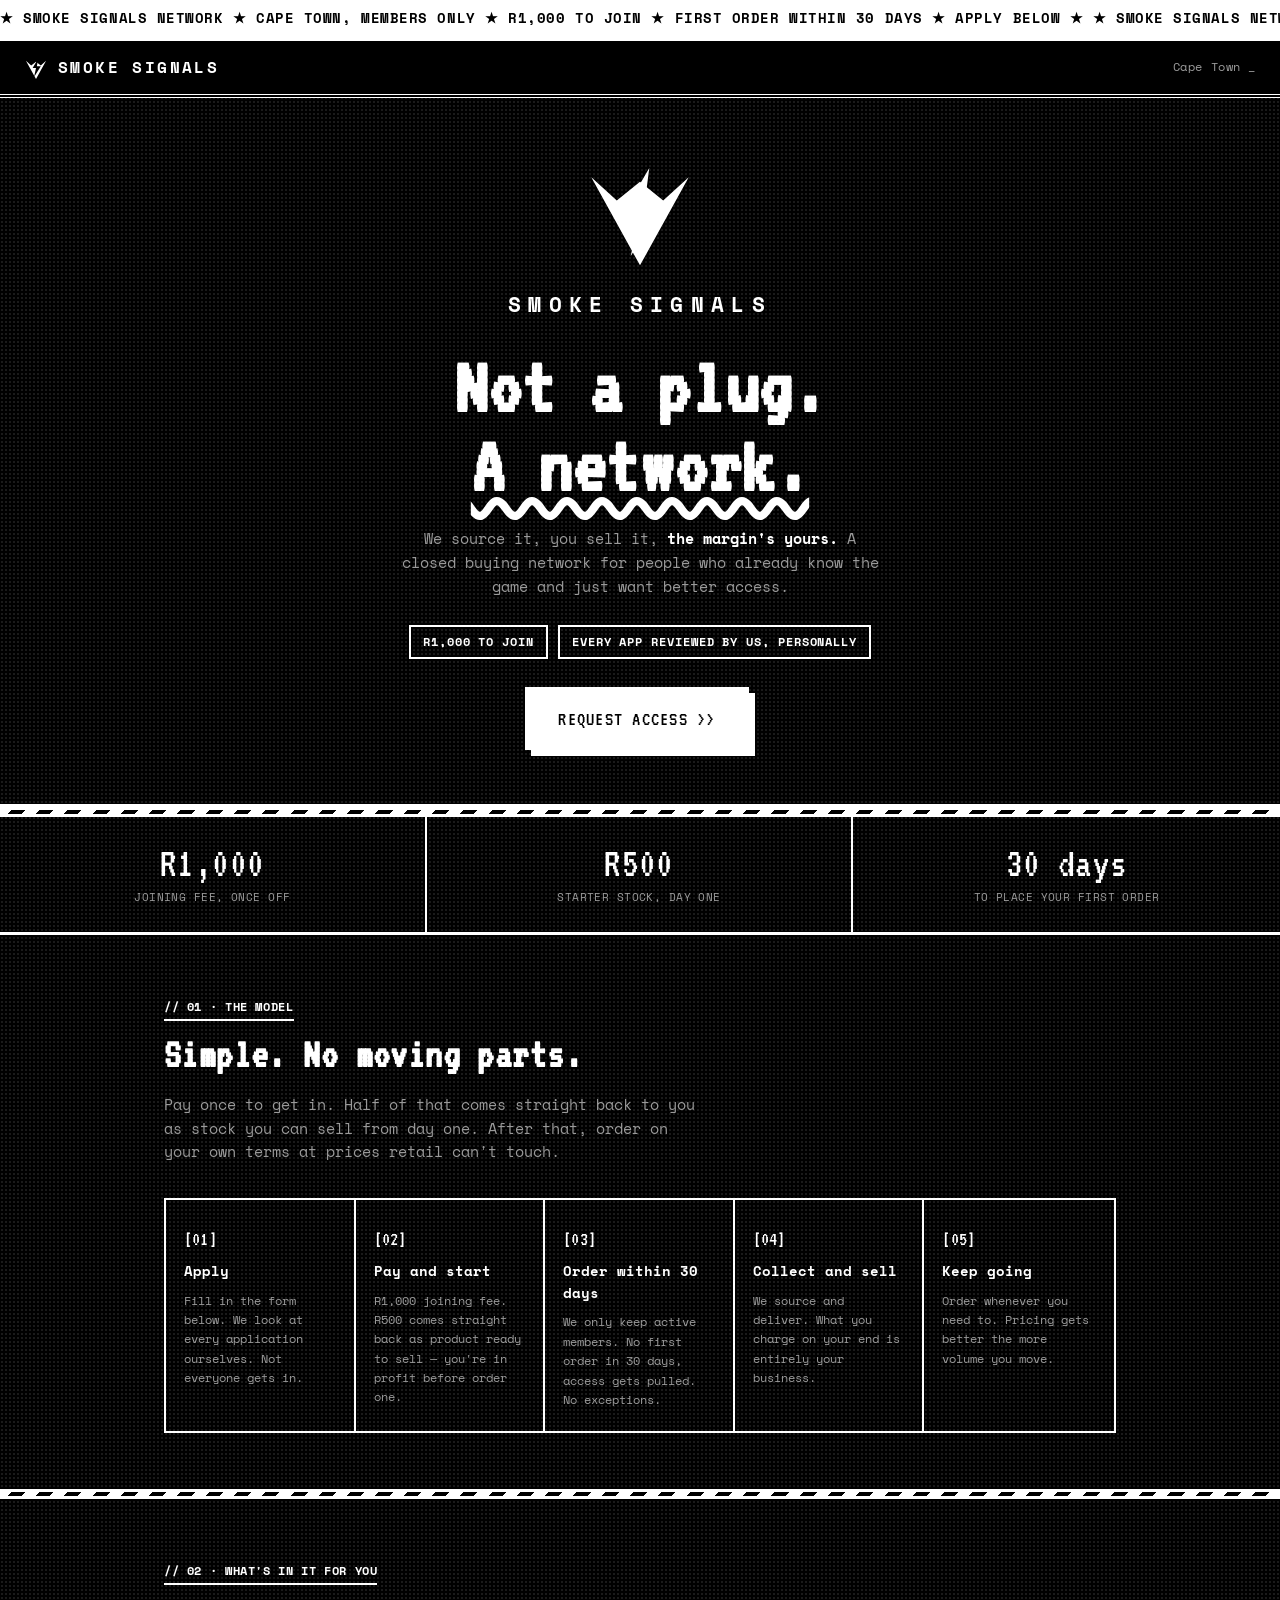
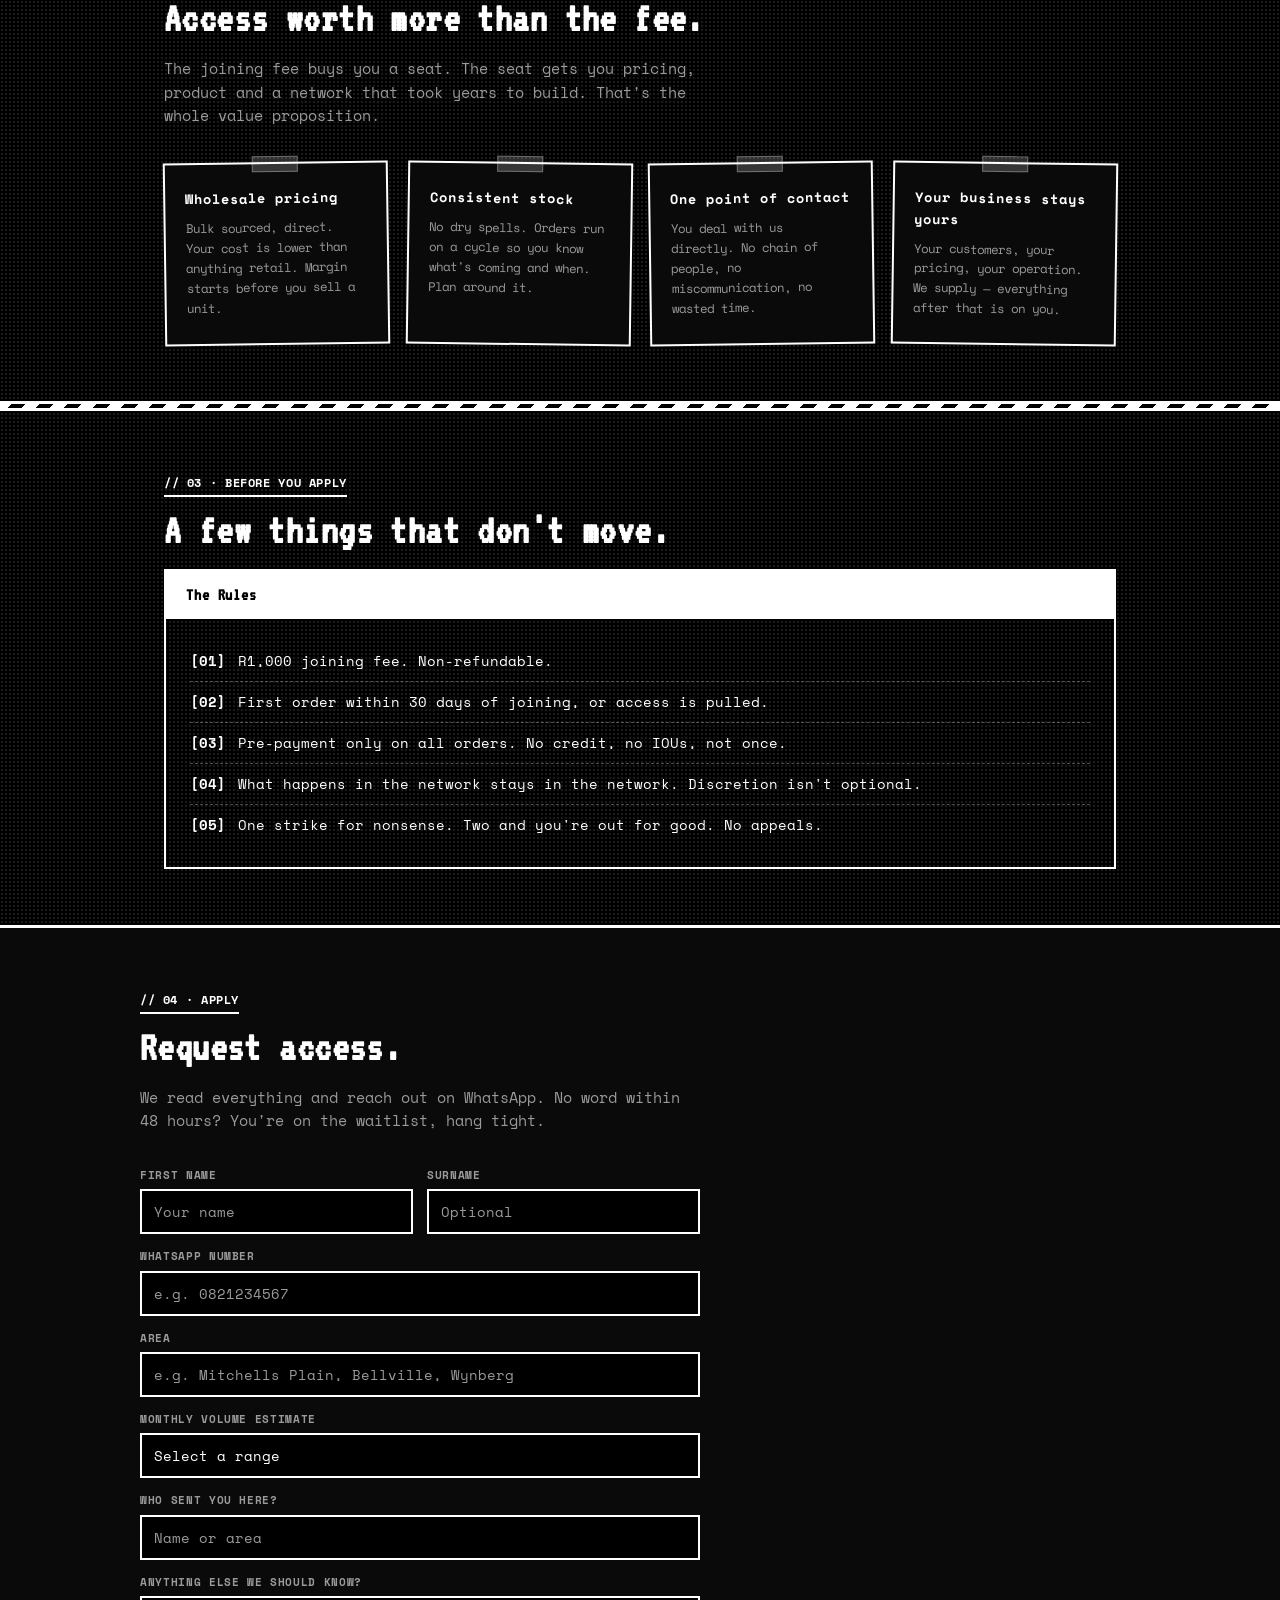
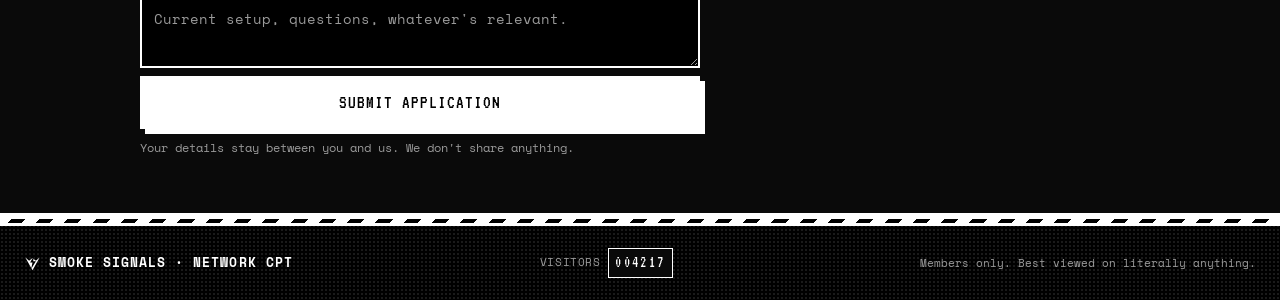
==== network/index.html @ a008501f "Rebrand network landing page to retro BBS/zine aesthetic, align POS app to black/white brand Network" ====
<!DOCTYPE html>
<html lang="en">
<head>
  <meta charset="UTF-8">
  <meta name="viewport" content="width=device-width, initial-scale=1.0">
  <meta name="theme-color" content="#000000">
  <title>SMOKE SIGNALS :: THE NETWORK</title>
  <link rel="preconnect" href="https://fonts.googleapis.com">
  <link rel="preconnect" href="https://fonts.gstatic.com" crossorigin>
  <link href="https://fonts.googleapis.com/css2?family=VT323&family=Space+Mono:ital,wght@0,400;0,700;1,400&display=swap" rel="stylesheet">
  <style>
    :root {
      --bg:     #000000;
      --panel:  #0a0a0a;
      --ink:    #ffffff;
      --dim:    #9a9a9a;
      --line:   #ffffff;
      --warn:   #ff3b3b;
    }

    *, *::before, *::after { box-sizing: border-box; margin: 0; padding: 0; }
    html { scroll-behavior: smooth; }
    body {
      background: var(--bg);
      background-image:
        radial-gradient(#1a1a1a 1px, transparent 1px);
      background-size: 4px 4px;
      color: var(--ink);
      font-family: 'Space Mono', monospace;
      font-size: 17px;
      line-height: 1.6;
      overflow-x: hidden;
    }
    ::selection { background: var(--ink); color: var(--bg); }
    a { color: inherit; }

    .mono-hd { font-family: 'VT323', monospace; letter-spacing: 0.01em; }

    /* ── Hazard divider ──────────────────────────────────── */
    .hazard {
      height: 10px;
      background: repeating-linear-gradient(-45deg, #fff 0 10px, #000 10px 20px);
      border-top: 3px solid var(--line);
      border-bottom: 3px solid var(--line);
    }

    /* ── Marquee ─────────────────────────────────────────── */
    .marquee {
      background: var(--ink); color: var(--bg);
      overflow: hidden; white-space: nowrap;
      border-bottom: 3px solid var(--line);
    }
    .marquee-track {
      display: inline-block;
      font-weight: 700; letter-spacing: 0.04em;
      font-size: 0.85rem; padding: 8px 0;
      animation: mq 18s linear infinite;
    }
    @keyframes mq { from { transform: translateX(0); } to { transform: translateX(-50%); } }

    /* ── Nav ─────────────────────────────────────────────── */
    nav {
      position: sticky; top: 0; z-index: 100;
      display: flex; align-items: center; justify-content: space-between;
      padding: 14px 24px;
      background: var(--bg);
      border-bottom: 4px double var(--line);
    }
    .nav-logo {
      display: flex; align-items: center; gap: 10px;
      font-size: 1rem; font-weight: 700;
      letter-spacing: 0.15em;
    }
    .brand-mark { flex-shrink: 0; color: var(--ink); }
    .brand-mark .cut { fill: var(--bg); }
    .nav-tag {
      font-size: 0.72rem;
      color: var(--dim);
      letter-spacing: 0.05em;
    }
    .blink { animation: blink 1.1s steps(1) infinite; }
    @keyframes blink { 50% { opacity: 0; } }

    /* ── Hero ────────────────────────────────────────────── */
    .hero {
      padding: 56px 24px 48px;
      text-align: center;
      border-bottom: 3px solid var(--line);
    }
    .hero-mark { width: 116px; height: 116px; margin: 0 auto 18px; display: block; }
    .hero-word { font-size: 1.3rem; font-weight: 700; letter-spacing: 0.35em; margin-bottom: 26px; }
    h1.mono-hd {
      font-size: clamp(2.8rem, 10vw, 5.2rem);
      line-height: 0.95;
      margin-bottom: 20px;
    }
    h1.mono-hd em { font-style: normal; text-decoration: underline; text-decoration-style: wavy; text-underline-offset: 8px; }
    .hero-body {
      font-size: 0.95rem;
      color: var(--dim);
      max-width: 480px;
      margin: 0 auto 26px;
    }
    .hero-body strong { color: var(--ink); }
    .tag-row { display: flex; gap: 10px; flex-wrap: wrap; justify-content: center; margin-bottom: 28px; }
    .tag-box {
      border: 2px solid var(--line);
      padding: 6px 12px;
      font-size: 0.72rem; font-weight: 700; letter-spacing: 0.08em;
    }
    .cta-btn {
      display: inline-flex; align-items: center; gap: 10px;
      background: var(--ink); color: var(--bg);
      font-family: 'VT323', monospace;
      font-size: 1.3rem; font-weight: 400;
      letter-spacing: 0.06em; text-transform: uppercase;
      text-decoration: none;
      padding: 12px 30px;
      border: 3px solid var(--line);
      box-shadow: 6px 6px 0 var(--ink);
      margin: 0 6px 6px 0;
      cursor: pointer;
    }
    .cta-btn:active { box-shadow: 2px 2px 0 var(--ink); transform: translate(4px, 4px); }

    /* ── Stats ───────────────────────────────────────────── */
    .stats-inner {
      display: grid;
      grid-template-columns: repeat(3, 1fr);
    }
    .stat {
      padding: 26px 20px;
      border-right: 2px solid var(--line);
      border-bottom: 3px solid var(--line);
      text-align: center;
    }
    .stat:last-child { border-right: none; }
    .stat-val.mono-hd {
      font-size: 2.6rem; line-height: 1;
      margin-bottom: 4px;
    }
    .stat-desc {
      font-size: 0.68rem; color: var(--dim);
      letter-spacing: 0.04em; text-transform: uppercase;
    }

    /* ── Sections ────────────────────────────────────────── */
    section { padding: 56px 24px; max-width: 1000px; margin: 0 auto; }
    .thread-label {
      font-size: 0.78rem; font-weight: 700;
      letter-spacing: 0.05em;
      margin-bottom: 10px;
      display: inline-block;
      border-bottom: 2px solid var(--line);
      padding-bottom: 2px;
    }
    h2.mono-hd {
      font-size: clamp(1.8rem, 4.5vw, 2.6rem);
      line-height: 1.15;
      margin-bottom: 14px;
    }
    .section-body {
      color: var(--dim); font-size: 0.92rem;
      max-width: 540px; margin-bottom: 34px;
    }

    /* ── Steps ───────────────────────────────────────────── */
    .steps {
      display: grid;
      grid-template-columns: repeat(5, 1fr);
      border: 2px solid var(--line);
    }
    .step {
      padding: 22px 18px;
      border-right: 2px solid var(--line);
    }
    .step:last-child { border-right: none; }
    .step-n.mono-hd { font-size: 1.3rem; margin-bottom: 6px; }
    .step-title { font-size: 0.85rem; font-weight: 700; margin-bottom: 8px; }
    .step-copy { font-size: 0.78rem; color: var(--dim); line-height: 1.55; }

    /* ── Perks (zine clippings) ──────────────────────────── */
    .perks {
      display: grid;
      grid-template-columns: repeat(4, 1fr);
      gap: 18px;
    }
    .perk {
      background: var(--panel);
      border: 2px solid var(--line);
      padding: 24px 20px;
      position: relative;
    }
    .perk:nth-child(odd)  { transform: rotate(-0.8deg); }
    .perk:nth-child(even) { transform: rotate(0.8deg); }
    .perk::before {
      content: '';
      position: absolute; top: -8px; left: 50%;
      width: 46px; height: 16px;
      margin-left: -23px;
      background: rgba(255,255,255,0.18);
      border: 1px solid rgba(255,255,255,0.3);
    }
    .perk-title { font-size: 0.85rem; font-weight: 700; margin-bottom: 8px; }
    .perk-copy { font-size: 0.78rem; color: var(--dim); line-height: 1.6; }

    /* ── Rules ───────────────────────────────────────────── */
    .rules-wrap {
      border: 2px solid var(--line);
    }
    .rules-wrap h3.mono-hd {
      font-size: 1.1rem; letter-spacing: 0.05em;
      padding: 10px 20px;
      background: var(--ink); color: var(--bg);
    }
    .rules-body { padding: 22px 24px; }
    .rule {
      display: flex; gap: 12px;
      padding: 9px 0;
      border-bottom: 1px dashed rgba(255,255,255,0.3);
      font-size: 0.86rem;
    }
    .rule:last-child { border-bottom: none; }
    .rule-box { flex-shrink: 0; font-weight: 700; }

    /* ── Apply ───────────────────────────────────────────── */
    #apply {
      background: var(--panel);
      border-top: 3px solid var(--line);
      border-bottom: 3px solid var(--line);
      padding: 56px 24px;
    }
    #apply .inner { max-width: 1000px; margin: 0 auto; }
    .form-wrap { max-width: 560px; }
    .form-grid {
      display: grid;
      grid-template-columns: 1fr 1fr;
      gap: 14px;
    }
    .fg { display: flex; flex-direction: column; gap: 5px; }
    .fg.full { grid-column: 1 / -1; }
    label {
      font-size: 0.68rem; font-weight: 700;
      letter-spacing: 0.06em; text-transform: uppercase;
      color: var(--dim);
    }
    input, select, textarea {
      background: var(--bg);
      border: 2px solid var(--ink);
      color: var(--ink);
      font-family: 'Space Mono', monospace;
      font-size: 0.88rem;
      padding: 10px 12px;
      width: 100%; outline: none;
      appearance: none;
    }
    input:focus, select:focus, textarea:focus { background: var(--ink); color: var(--bg); }
    input::placeholder, textarea::placeholder { color: var(--dim); }
    select { cursor: pointer; }
    select option { background: var(--bg); color: var(--ink); }
    textarea { resize: vertical; min-height: 72px; }
    .submit-btn {
      margin-top: 8px; width: 100%; padding: 14px;
      background: var(--ink); color: var(--bg);
      border: 3px solid var(--line); cursor: pointer;
      font-family: 'VT323', monospace;
      font-size: 1.2rem; letter-spacing: 0.05em; text-transform: uppercase;
      box-shadow: 5px 5px 0 var(--ink);
    }
    .submit-btn:active:not(:disabled) { box-shadow: 1px 1px 0 var(--ink); transform: translate(4px,4px); }
    .submit-btn:disabled { opacity: 0.45; cursor: not-allowed; }
    .form-note {
      font-size: 0.72rem; color: var(--dim);
      margin-top: 10px; line-height: 1.55;
    }

    /* ── Validation ─────────────────────────────────────── */
    .field-error {
      font-size: 0.7rem;
      color: var(--warn);
      margin-top: 3px;
      font-weight: 700;
    }
    input.invalid, select.invalid, textarea.invalid {
      border-color: var(--warn);
    }

    /* ── Success ─────────────────────────────────────────── */
    #success { display: none; padding: 24px 0; }
    .success-mark.mono-hd { font-size: 2.4rem; margin-bottom: 10px; }
    #success h3.mono-hd { font-size: 1.4rem; margin-bottom: 8px; }
    #success p { color: var(--dim); font-size: 0.88rem; }

    /* ── Footer ──────────────────────────────────────────── */
    footer {
      padding: 22px 24px;
      display: flex; align-items: center; justify-content: space-between;
      flex-wrap: wrap; gap: 14px;
    }
    .foot-logo { display: flex; align-items: center; gap: 8px; font-size: 0.8rem; font-weight: 700; letter-spacing: 0.08em; }
    .foot-note { font-size: 0.7rem; color: var(--dim); }
    .hit-counter {
      display: inline-flex; align-items: center; gap: 8px;
      font-size: 0.68rem; color: var(--dim); letter-spacing: 0.05em;
    }
    .hit-counter .digits {
      font-family: 'VT323', monospace; font-size: 1rem;
      color: var(--ink); background: var(--panel);
      border: 1px solid var(--line);
      padding: 1px 6px; letter-spacing: 0.15em;
    }

    /* ── Responsive ──────────────────────────────────────── */
    @media (max-width: 900px) {
      .steps { grid-template-columns: 1fr 1fr; }
      .step:nth-child(2) { border-right: none; }
      .step:nth-child(3), .step:nth-child(4) { border-top: 2px solid var(--line); }
      .step:nth-child(5) { grid-column: 1 / -1; border-right: none; border-top: 2px solid var(--line); }
      .perks { grid-template-columns: repeat(2, 1fr); }
    }
    @media (max-width: 660px) {
      nav { padding: 12px 16px; }
      .nav-tag { display: none; }
      section { padding: 44px 18px; }
      #apply { padding: 44px 18px; }
      .stats-inner { grid-template-columns: 1fr; }
      .stat { border-right: none; padding: 22px 20px; }
      .steps { grid-template-columns: 1fr; }
      .step { border-right: none; border-bottom: 2px solid var(--line); }
      .step:last-child { border-bottom: none; }
      .step:nth-child(3), .step:nth-child(4), .step:nth-child(5) { border-top: none; grid-column: auto; }
      .perks { grid-template-columns: 1fr; }
      .perk { transform: none !important; }
      .form-grid { grid-template-columns: 1fr; }
      .fg.full { grid-column: 1; }
      footer { flex-direction: column; align-items: flex-start; }
    }
  </style>
</head>
<body>

  <div class="marquee">
    <div class="marquee-track">
      ★ SMOKE SIGNALS NETWORK ★ CAPE TOWN, MEMBERS ONLY ★ R1,000 TO JOIN ★ FIRST ORDER WITHIN 30 DAYS ★ APPLY BELOW ★
      ★ SMOKE SIGNALS NETWORK ★ CAPE TOWN, MEMBERS ONLY ★ R1,000 TO JOIN ★ FIRST ORDER WITHIN 30 DAYS ★ APPLY BELOW ★
    </div>
  </div>

  <nav>
    <div class="nav-logo">
      <svg class="brand-mark" width="24" height="24" viewBox="0 0 100 100" fill="currentColor" aria-hidden="true">
        <path d="M8,20 L30,40 L50,24 L70,40 L92,20 L50,96 Z"/>
        <path class="cut" d="M58,12 L36,50 L50,50 L42,88 L70,43 L54,43 Z"/>
      </svg>
      SMOKE SIGNALS
    </div>
    <div class="nav-tag">Cape Town <span class="blink">_</span></div>
  </nav>

  <!-- Hero -->
  <div class="hero">
    <svg class="hero-mark" viewBox="0 0 100 100" fill="currentColor" aria-hidden="true">
      <path d="M8,20 L30,40 L50,24 L70,40 L92,20 L50,96 Z"/>
      <path class="cut" d="M58,12 L36,50 L50,50 L42,88 L70,43 L54,43 Z"/>
    </svg>
    <p class="hero-word">SMOKE SIGNALS</p>
    <h1 class="mono-hd">Not a plug.<br><em>A network.</em></h1>
    <p class="hero-body">
      We source it, you sell it, <strong>the margin's yours.</strong> A closed
      buying network for people who already know the game and just want better access.
    </p>
    <div class="tag-row">
      <span class="tag-box">R1,000 TO JOIN</span>
      <span class="tag-box">EVERY APP REVIEWED BY US, PERSONALLY</span>
    </div>
    <a href="#apply" class="cta-btn">Request Access &gt;&gt;</a>
  </div>

  <div class="hazard"></div>

  <!-- Stats -->
  <div class="stats-inner">
    <div class="stat">
      <div class="stat-val mono-hd">R1,000</div>
      <div class="stat-desc">Joining fee, once off</div>
    </div>
    <div class="stat">
      <div class="stat-val mono-hd">R500</div>
      <div class="stat-desc">Starter stock, day one</div>
    </div>
    <div class="stat">
      <div class="stat-val mono-hd">30 days</div>
      <div class="stat-desc">To place your first order</div>
    </div>
  </div>

  <!-- How it works -->
  <section>
    <p class="thread-label">// 01 · THE MODEL</p>
    <h2 class="mono-hd">Simple. No moving parts.</h2>
    <p class="section-body">
      Pay once to get in. Half of that comes straight back to you as stock you can
      sell from day one. After that, order on your own terms at prices retail can't touch.
    </p>
    <div class="steps">
      <div class="step">
        <p class="step-n mono-hd">[01]</p>
        <p class="step-title">Apply</p>
        <p class="step-copy">Fill in the form below. We look at every application ourselves. Not everyone gets in.</p>
      </div>
      <div class="step">
        <p class="step-n mono-hd">[02]</p>
        <p class="step-title">Pay and start</p>
        <p class="step-copy">R1,000 joining fee. R500 comes straight back as product ready to sell — you're in profit before order one.</p>
      </div>
      <div class="step">
        <p class="step-n mono-hd">[03]</p>
        <p class="step-title">Order within 30 days</p>
        <p class="step-copy">We only keep active members. No first order in 30 days, access gets pulled. No exceptions.</p>
      </div>
      <div class="step">
        <p class="step-n mono-hd">[04]</p>
        <p class="step-title">Collect and sell</p>
        <p class="step-copy">We source and deliver. What you charge on your end is entirely your business.</p>
      </div>
      <div class="step">
        <p class="step-n mono-hd">[05]</p>
        <p class="step-title">Keep going</p>
        <p class="step-copy">Order whenever you need to. Pricing gets better the more volume you move.</p>
      </div>
    </div>
  </section>

  <div class="hazard"></div>

  <!-- What you get -->
  <section>
    <p class="thread-label">// 02 · WHAT'S IN IT FOR YOU</p>
    <h2 class="mono-hd">Access worth more than the fee.</h2>
    <p class="section-body">
      The joining fee buys you a seat. The seat gets you pricing, product and a
      network that took years to build. That's the whole value proposition.
    </p>
    <div class="perks">
      <div class="perk">
        <p class="perk-title">Wholesale pricing</p>
        <p class="perk-copy">Bulk sourced, direct. Your cost is lower than anything retail. Margin starts before you sell a unit.</p>
      </div>
      <div class="perk">
        <p class="perk-title">Consistent stock</p>
        <p class="perk-copy">No dry spells. Orders run on a cycle so you know what's coming and when. Plan around it.</p>
      </div>
      <div class="perk">
        <p class="perk-title">One point of contact</p>
        <p class="perk-copy">You deal with us directly. No chain of people, no miscommunication, no wasted time.</p>
      </div>
      <div class="perk">
        <p class="perk-title">Your business stays yours</p>
        <p class="perk-copy">Your customers, your pricing, your operation. We supply — everything after that is on you.</p>
      </div>
    </div>
  </section>

  <div class="hazard"></div>

  <!-- Rules -->
  <section>
    <p class="thread-label">// 03 · BEFORE YOU APPLY</p>
    <h2 class="mono-hd">A few things that don't move.</h2>
    <div class="rules-wrap">
      <h3 class="mono-hd">The Rules</h3>
      <div class="rules-body">
        <div class="rule"><span class="rule-box">[01]</span><span>R1,000 joining fee. Non-refundable.</span></div>
        <div class="rule"><span class="rule-box">[02]</span><span>First order within 30 days of joining, or access is pulled.</span></div>
        <div class="rule"><span class="rule-box">[03]</span><span>Pre-payment only on all orders. No credit, no IOUs, not once.</span></div>
        <div class="rule"><span class="rule-box">[04]</span><span>What happens in the network stays in the network. Discretion isn't optional.</span></div>
        <div class="rule"><span class="rule-box">[05]</span><span>One strike for nonsense. Two and you're out for good. No appeals.</span></div>
      </div>
    </div>
  </section>

  <!-- Apply -->
  <div id="apply">
    <div class="inner">
      <p class="thread-label">// 04 · APPLY</p>
      <h2 class="mono-hd">Request access.</h2>
      <p class="section-body">
        We read everything and reach out on WhatsApp. No word within 48 hours?
        You're on the waitlist, hang tight.
      </p>
      <div class="form-wrap">
        <div id="form-area">
          <form id="waitlist-form">
            <div class="form-grid">
              <div class="fg">
                <label>First Name</label>
                <input type="text" id="f-fname" placeholder="Your name" required>
              </div>
              <div class="fg">
                <label>Surname</label>
                <input type="text" id="f-lname" placeholder="Optional">
              </div>
              <div class="fg full">
                <label>WhatsApp Number</label>
                <input type="tel" id="f-whatsapp" placeholder="e.g. 0821234567" required>
              </div>
              <div class="fg full">
                <label>Area</label>
                <input type="text" id="f-area" placeholder="e.g. Mitchells Plain, Bellville, Wynberg" required>
              </div>
              <div class="fg full">
                <label>Monthly volume estimate</label>
                <select id="f-volume" required>
                  <option value="">Select a range</option>
                  <option value="under-50">Under 50 units per month</option>
                  <option value="50-150">50 to 150 units per month</option>
                  <option value="150-300">150 to 300 units per month</option>
                  <option value="300-plus">300 or more units per month</option>
                  <option value="grams">I move by weight, not units</option>
                </select>
              </div>
              <div class="fg full">
                <label>Who sent you here?</label>
                <input type="text" id="f-source" placeholder="Name or area">
              </div>
              <div class="fg full">
                <label>Anything else we should know?</label>
                <textarea id="f-notes" placeholder="Current setup, questions, whatever's relevant."></textarea>
              </div>
            </div>
            <!-- Honeypot: hidden from real users, bots will fill it -->
            <div style="position:absolute;left:-9999px;top:-9999px" aria-hidden="true">
              <input type="text" id="f-pot" tabindex="-1" autocomplete="off">
            </div>
            <button type="submit" class="submit-btn" id="submit-btn">Submit application</button>
            <p class="form-note">
              Your details stay between you and us. We don't share anything.
            </p>
          </form>
        </div>
        <div id="success">
          <div class="success-mark mono-hd">[ OK ]</div>
          <h3 class="mono-hd">Application received.</h3>
          <p>We'll be in touch on WhatsApp within 48 hours.<br>No word? You're on the waitlist.</p>
        </div>
      </div>
    </div>
  </div>

  <div class="hazard"></div>

  <!-- Footer -->
  <footer>
    <div class="foot-logo">
      <svg class="brand-mark" width="17" height="17" viewBox="0 0 100 100" fill="currentColor" aria-hidden="true">
        <path d="M8,20 L30,40 L50,24 L70,40 L92,20 L50,96 Z"/>
        <path class="cut" d="M58,12 L36,50 L50,50 L42,88 L70,43 L54,43 Z"/>
      </svg>
      SMOKE SIGNALS · NETWORK CPT
    </div>
    <div class="hit-counter">VISITORS <span class="digits">004217</span></div>
    <p class="foot-note">Members only. Best viewed on literally anything.</p>
  </footer>

  <script>
    const APPS_SCRIPT_URL = 'https://script.google.com/macros/s/AKfycbzYd-vLgKl1ib9po9G36c2e96r23I1kDN7Qg9Yu3yZcUuWSDAUJXocZKohyzeKTkr5s/exec';
    const RATE_LIMIT_KEY = 'nw_last_submit';
    const RATE_LIMIT_MS  = 120000;

    function sanitize(str, maxLen) {
      if (!str) return '';
      return str
        .replace(/<[^>]*>/g, '')
        .replace(/[<>"'`\\]/g, '')
        .replace(/javascript:/gi, '')
        .replace(/on\w+\s*=/gi, '')
        .trim()
        .substring(0, maxLen || 200);
    }

    function validateWhatsApp(num) {
      const c = num.replace(/[\s\-\(\)\+]/g, '');
      return /^(0[6-8][0-9]{8}|27[6-8][0-9]{8})$/.test(c);
    }

    function normalizeWhatsApp(num) {
      const c = num.replace(/[\s\-\(\)]/g, '');
      if (c.startsWith('+27') && c.length === 12) return c;
      if (c.startsWith('27')  && c.length === 11) return '+27' + c.substring(2);
      if (c.startsWith('0')   && c.length === 10) return '+27' + c.substring(1);
      return c;
    }

    function showError(id, msg) {
      const el = document.getElementById(id);
      el.classList.add('invalid');
      if (!el.parentElement.querySelector('.field-error')) {
        const err = document.createElement('span');
        err.className = 'field-error';
        err.textContent = msg;
        el.parentElement.appendChild(err);
      }
    }

    function clearErrors() {
      document.querySelectorAll('.invalid').forEach(el => el.classList.remove('invalid'));
      document.querySelectorAll('.field-error').forEach(el => el.remove());
    }

    document.getElementById('waitlist-form').addEventListener('submit', async (e) => {
      e.preventDefault();
      clearErrors();

      // Honeypot check
      if (document.getElementById('f-pot').value !== '') return;

      // Rate limit
      const last = localStorage.getItem(RATE_LIMIT_KEY);
      if (last && Date.now() - parseInt(last) < RATE_LIMIT_MS) {
        showError('f-fname', 'Please wait before submitting again.');
        return;
      }

      // Sanitize
      const fname    = sanitize(document.getElementById('f-fname').value, 60);
      const lname    = sanitize(document.getElementById('f-lname').value, 60);
      const whatsapp = document.getElementById('f-whatsapp').value.trim();
      const area     = sanitize(document.getElementById('f-area').value, 100);
      const volume   = document.getElementById('f-volume').value;
      const source   = sanitize(document.getElementById('f-source').value, 100);
      const notes    = sanitize(document.getElementById('f-notes').value, 500);

      // Validate
      let valid = true;
      if (!fname) { showError('f-fname', 'First name is required.'); valid = false; }
      if (!whatsapp || !validateWhatsApp(whatsapp)) { showError('f-whatsapp', 'Enter a valid SA number, e.g. 0821234567.'); valid = false; }
      if (!area) { showError('f-area', 'Area is required.'); valid = false; }
      if (!volume) { showError('f-volume', 'Select a volume range.'); valid = false; }
      if (!valid) return;

      const btn = document.getElementById('submit-btn');
      btn.disabled = true;
      btn.textContent = 'Sending...';

      const params = new URLSearchParams({
        submittedAt: new Date().toISOString(),
        fname, lname,
        whatsapp: normalizeWhatsApp(whatsapp),
        area, volume, source, notes,
        pot: '',
      });

      try {
        await fetch(APPS_SCRIPT_URL + '?' + params.toString(), { method: 'GET', mode: 'no-cors' });
        localStorage.setItem(RATE_LIMIT_KEY, Date.now().toString());
        document.getElementById('form-area').style.display = 'none';
        document.getElementById('success').style.display = 'block';
      } catch (err) {
        console.warn(err);
        btn.textContent = 'Failed. Try again.';
        btn.disabled = false;
      }
    });
  </script>

</body>
</html>
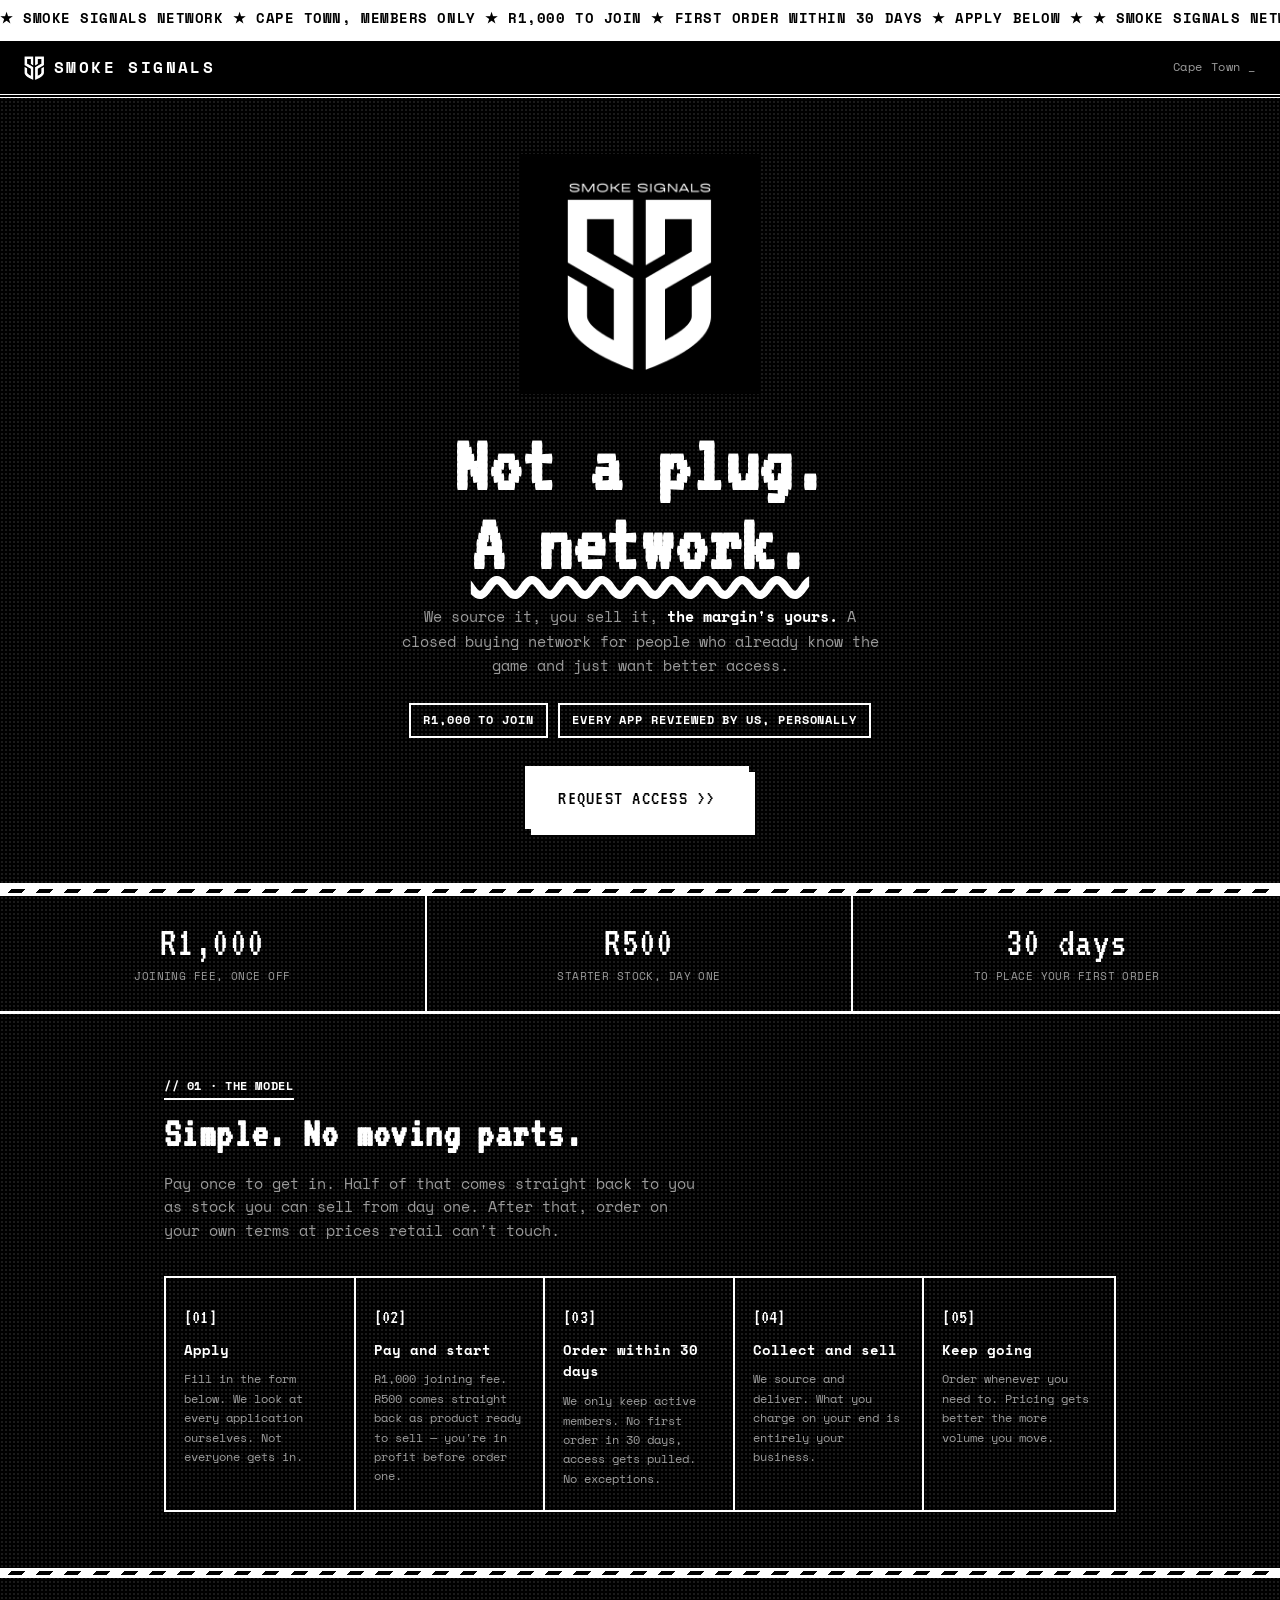
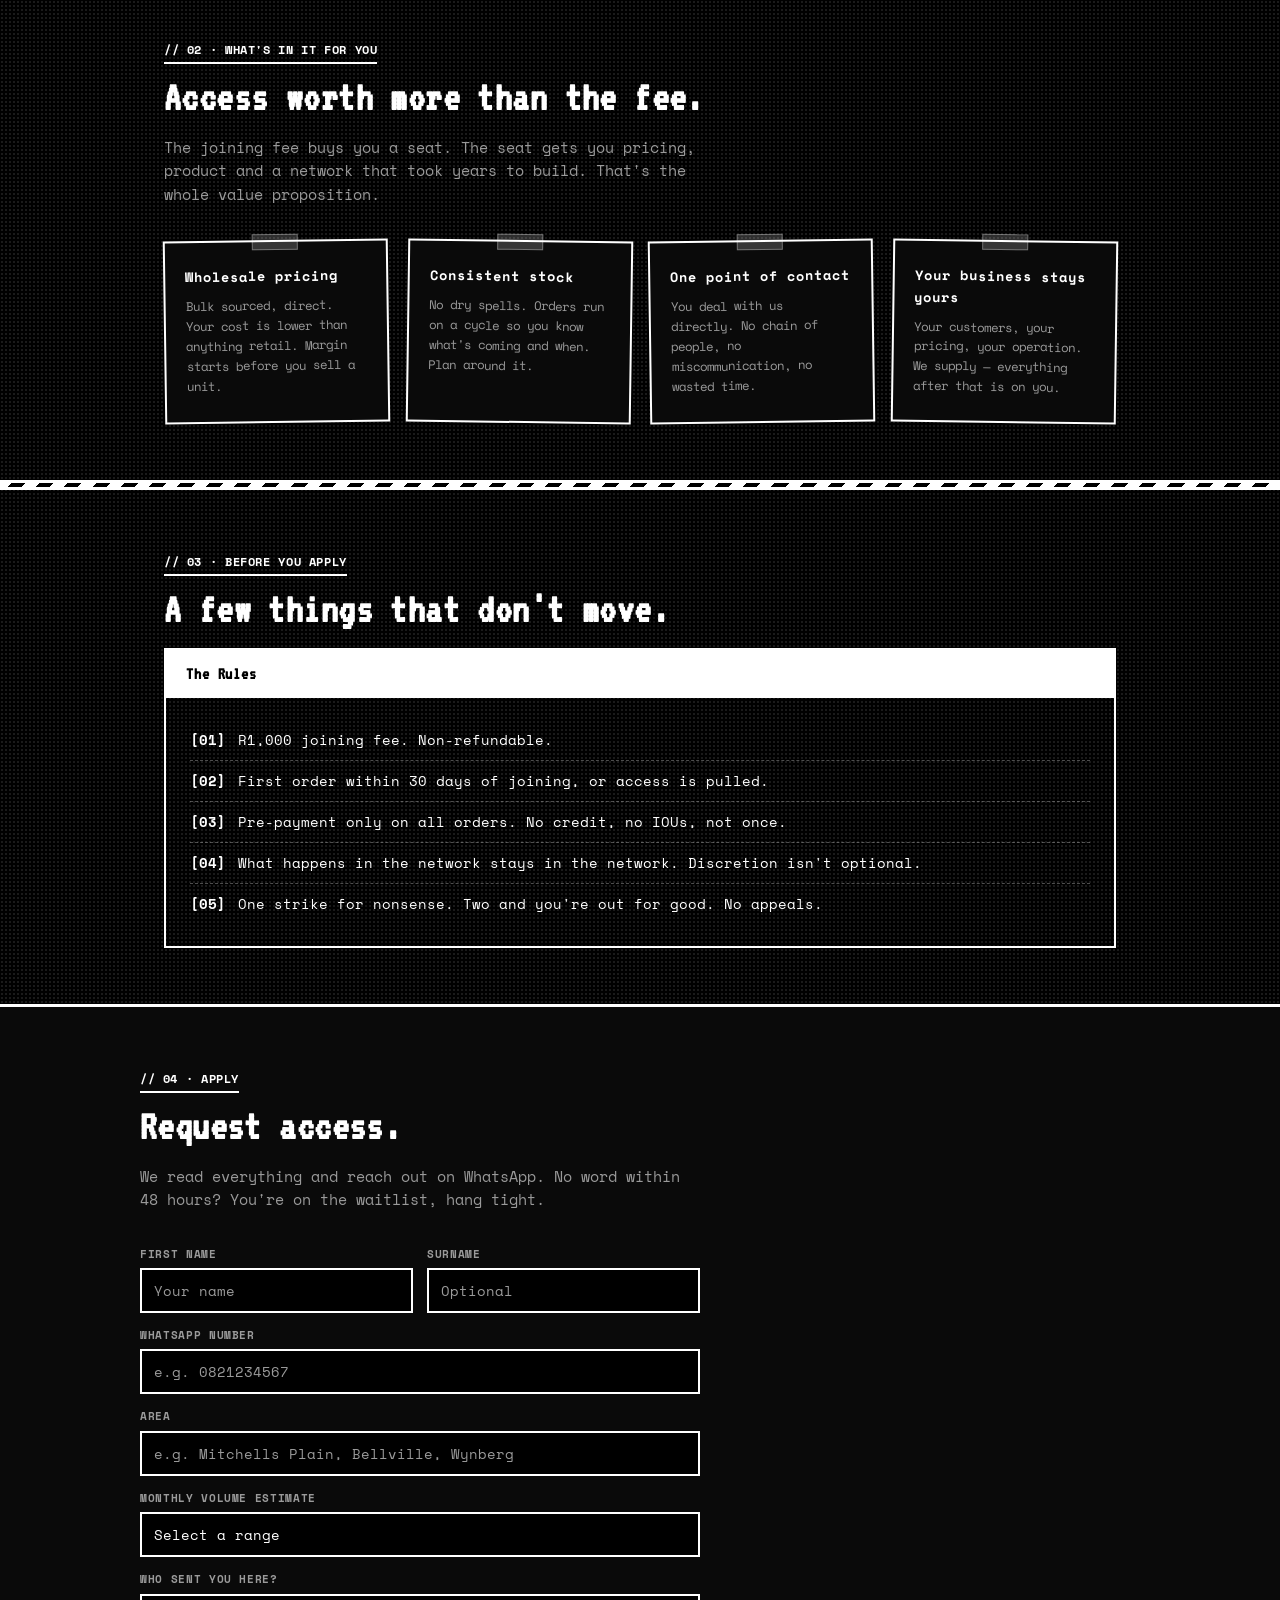
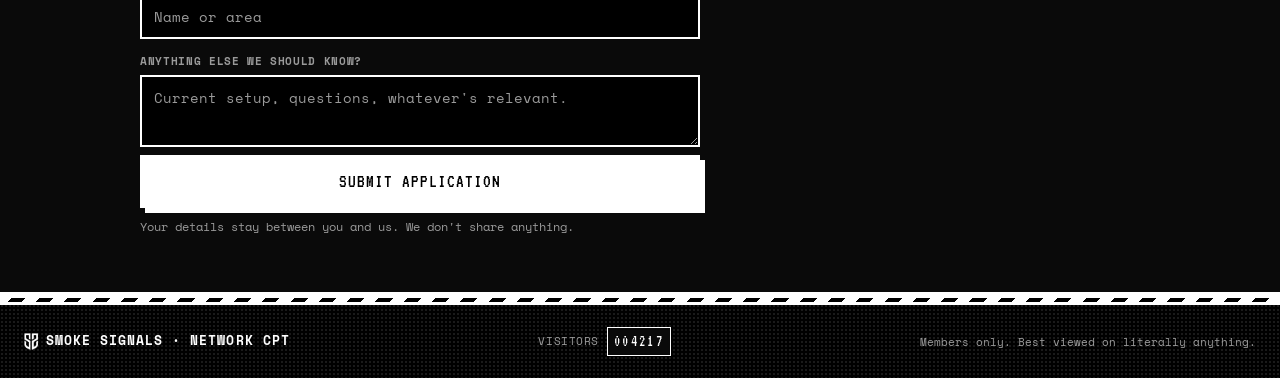
==== commit 200fe159: "Swap hand-coded SVG shield for the real Smoke Signals logo assets Adds the actual shield artwork (fu" ====
--- a/network/index.html
+++ b/network/index.html
@@ -71,8 +71,7 @@
       font-size: 1rem; font-weight: 700;
       letter-spacing: 0.15em;
     }
-    .brand-mark { flex-shrink: 0; color: var(--ink); }
-    .brand-mark .cut { fill: var(--bg); }
+    .brand-mark { flex-shrink: 0; }
     .nav-tag {
       font-size: 0.72rem;
       color: var(--dim);
@@ -87,8 +86,7 @@
       text-align: center;
       border-bottom: 3px solid var(--line);
     }
-    .hero-mark { width: 116px; height: 116px; margin: 0 auto 18px; display: block; }
-    .hero-word { font-size: 1.3rem; font-weight: 700; letter-spacing: 0.35em; margin-bottom: 26px; }
+    .hero-mark { width: 240px; max-width: 70vw; margin: 0 auto 32px; display: block; }
     h1.mono-hd {
       font-size: clamp(2.8rem, 10vw, 5.2rem);
       line-height: 0.95;
@@ -348,10 +346,7 @@
 
   <nav>
     <div class="nav-logo">
-      <svg class="brand-mark" width="24" height="24" viewBox="0 0 100 100" fill="currentColor" aria-hidden="true">
-        <path d="M8,20 L30,40 L50,24 L70,40 L92,20 L50,96 Z"/>
-        <path class="cut" d="M58,12 L36,50 L50,50 L42,88 L70,43 L54,43 Z"/>
-      </svg>
+      <img class="brand-mark" src="../assets/icon-white.png" width="20" height="24" alt="">
       SMOKE SIGNALS
     </div>
     <div class="nav-tag">Cape Town <span class="blink">_</span></div>
@@ -359,11 +354,7 @@
 
   <!-- Hero -->
   <div class="hero">
-    <svg class="hero-mark" viewBox="0 0 100 100" fill="currentColor" aria-hidden="true">
-      <path d="M8,20 L30,40 L50,24 L70,40 L92,20 L50,96 Z"/>
-      <path class="cut" d="M58,12 L36,50 L50,50 L42,88 L70,43 L54,43 Z"/>
-    </svg>
-    <p class="hero-word">SMOKE SIGNALS</p>
+    <img class="hero-mark" src="../assets/logo-dark.png" alt="Smoke Signals">
     <h1 class="mono-hd">Not a plug.<br><em>A network.</em></h1>
     <p class="hero-body">
       We source it, you sell it, <strong>the margin's yours.</strong> A closed
@@ -552,10 +543,7 @@
   <!-- Footer -->
   <footer>
     <div class="foot-logo">
-      <svg class="brand-mark" width="17" height="17" viewBox="0 0 100 100" fill="currentColor" aria-hidden="true">
-        <path d="M8,20 L30,40 L50,24 L70,40 L92,20 L50,96 Z"/>
-        <path class="cut" d="M58,12 L36,50 L50,50 L42,88 L70,43 L54,43 Z"/>
-      </svg>
+      <img class="brand-mark" src="../assets/icon-white.png" width="14" height="17" alt="">
       SMOKE SIGNALS · NETWORK CPT
     </div>
     <div class="hit-counter">VISITORS <span class="digits">004217</span></div>
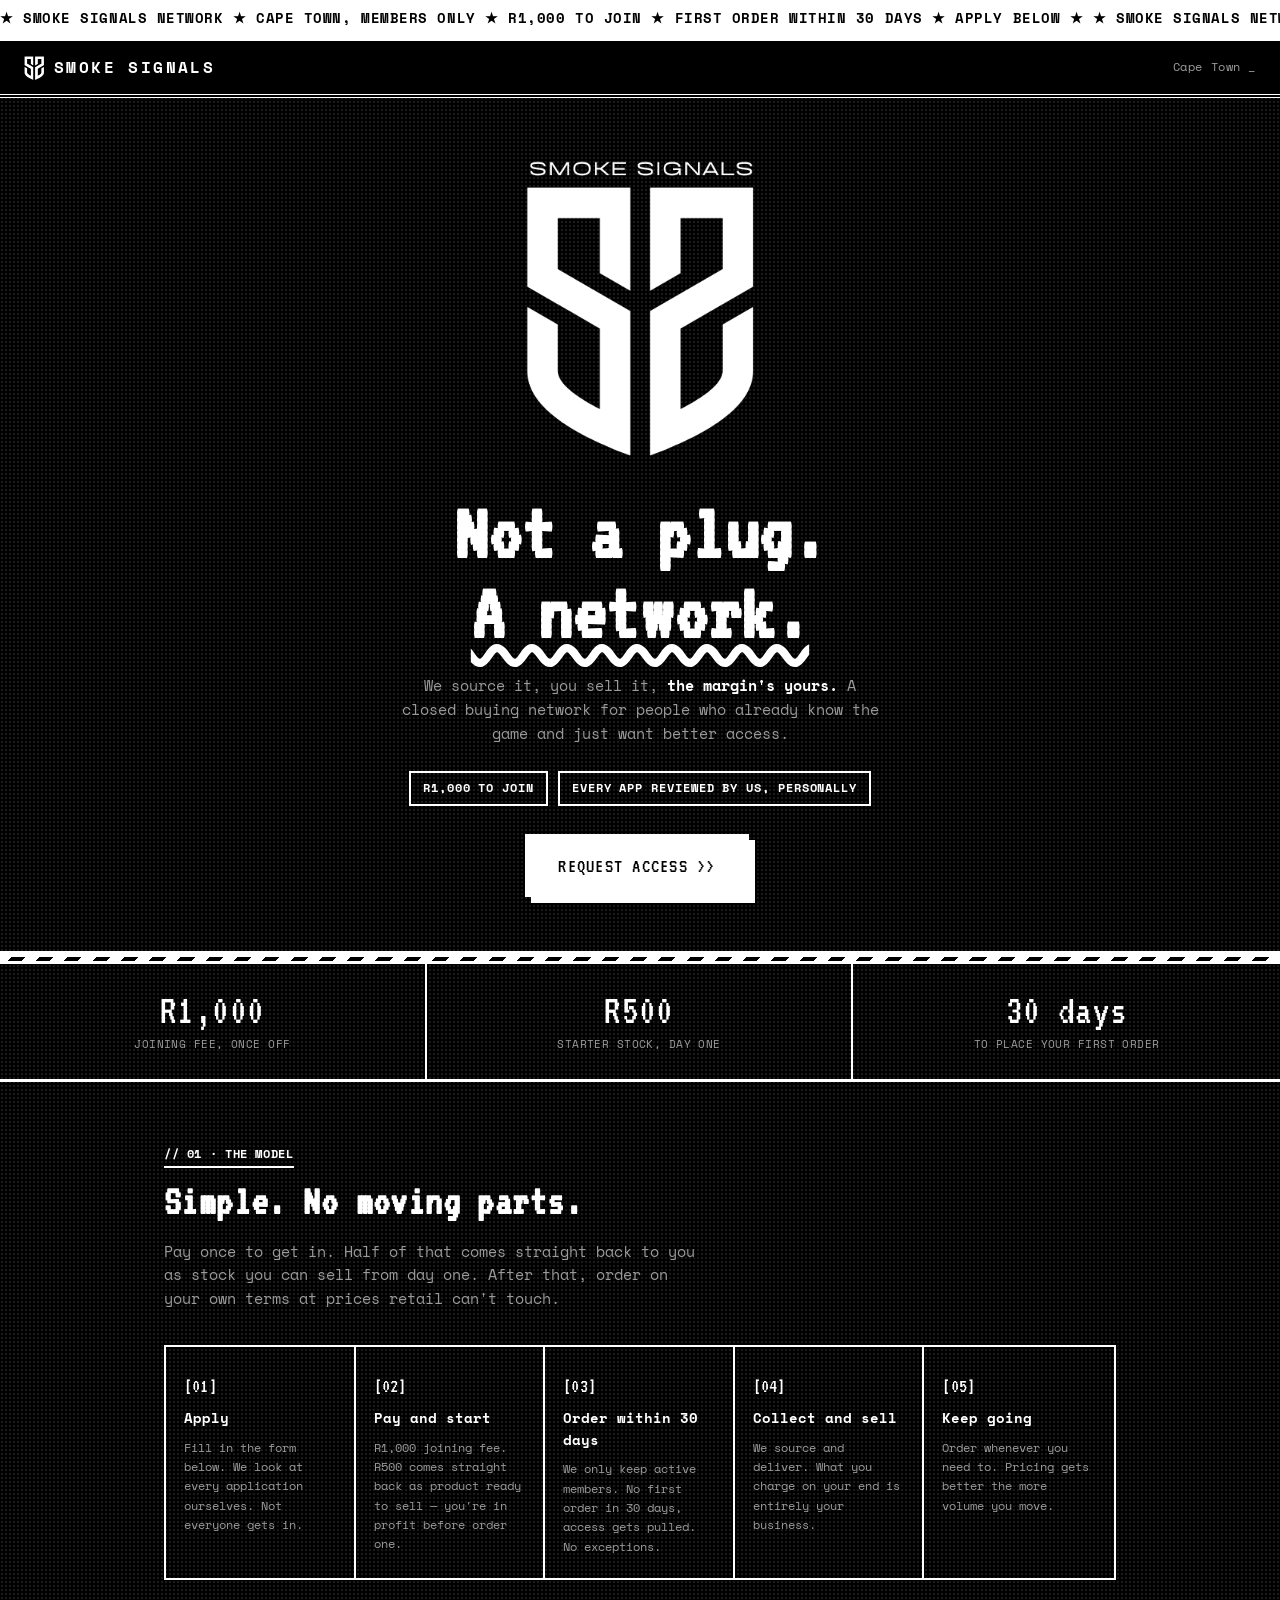
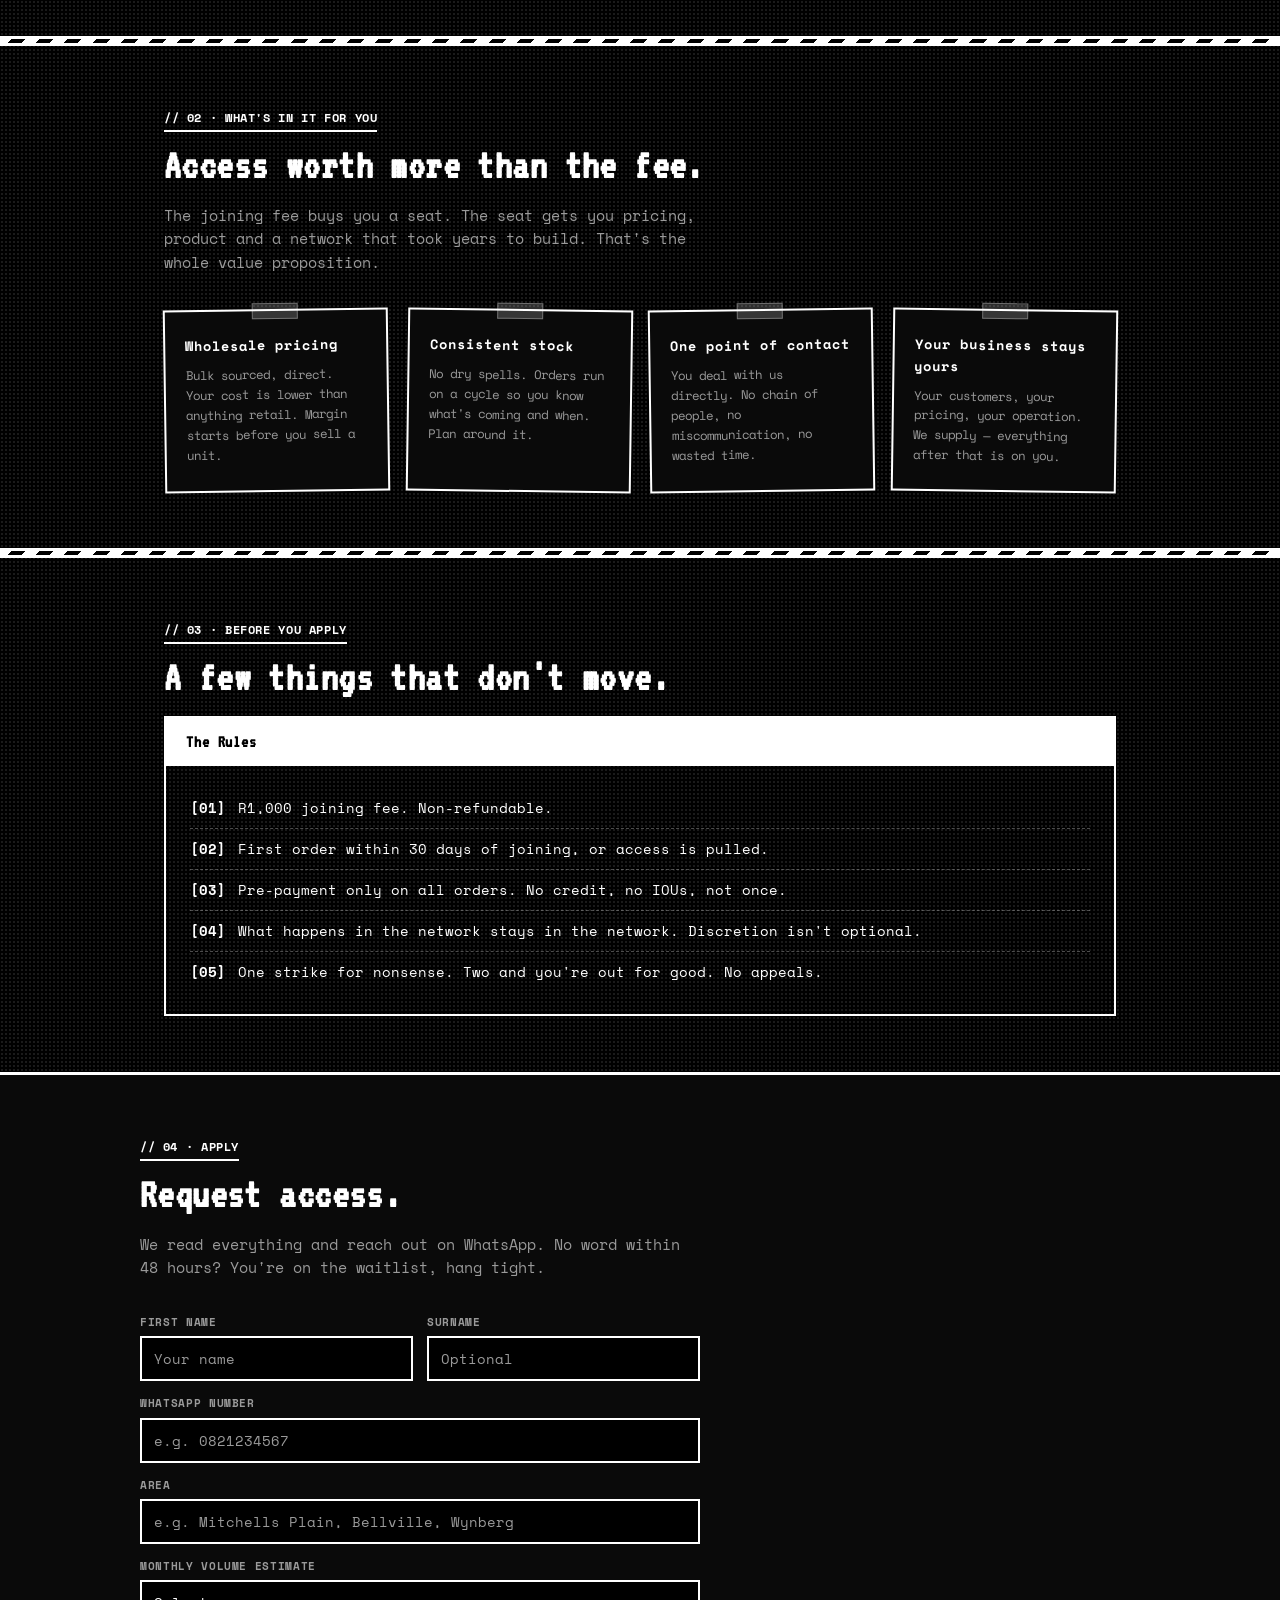
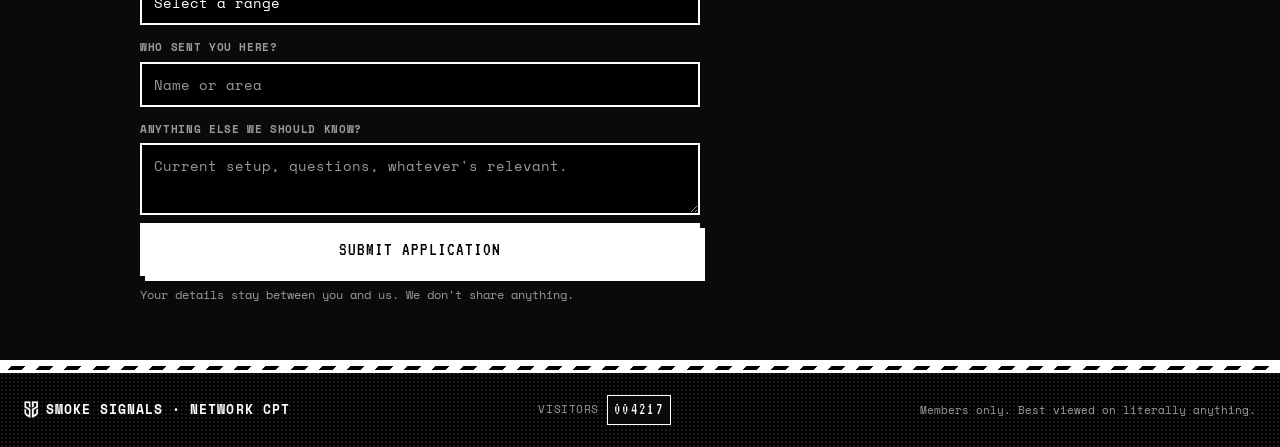
==== commit 2273e60d: "Use a transparent-background cutout of the logo in the landing page hero The full lockup PNG had a s" ====
--- a/network/index.html
+++ b/network/index.html
@@ -354,7 +354,7 @@
 
   <!-- Hero -->
   <div class="hero">
-    <img class="hero-mark" src="../assets/logo-dark.png" alt="Smoke Signals">
+    <img class="hero-mark" src="../assets/logo-full-transparent.png" alt="Smoke Signals">
     <h1 class="mono-hd">Not a plug.<br><em>A network.</em></h1>
     <p class="hero-body">
       We source it, you sell it, <strong>the margin's yours.</strong> A closed
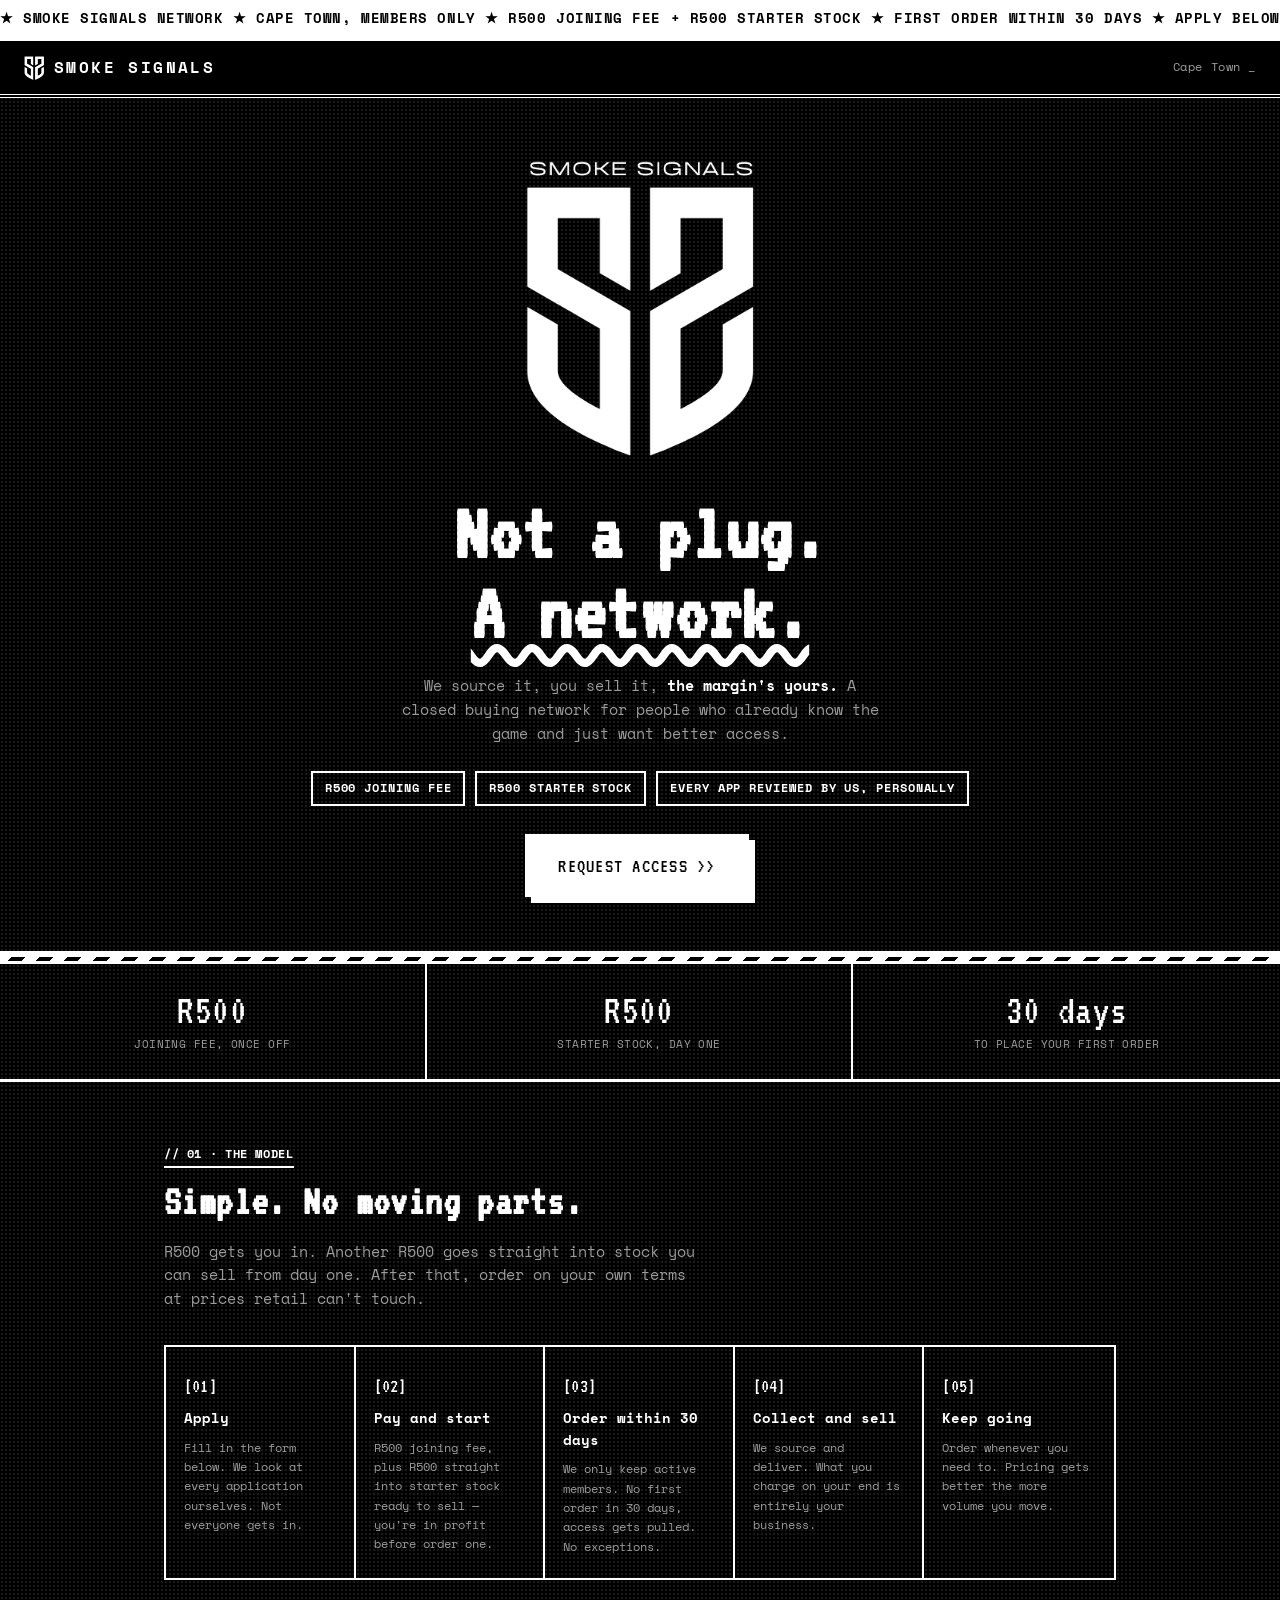
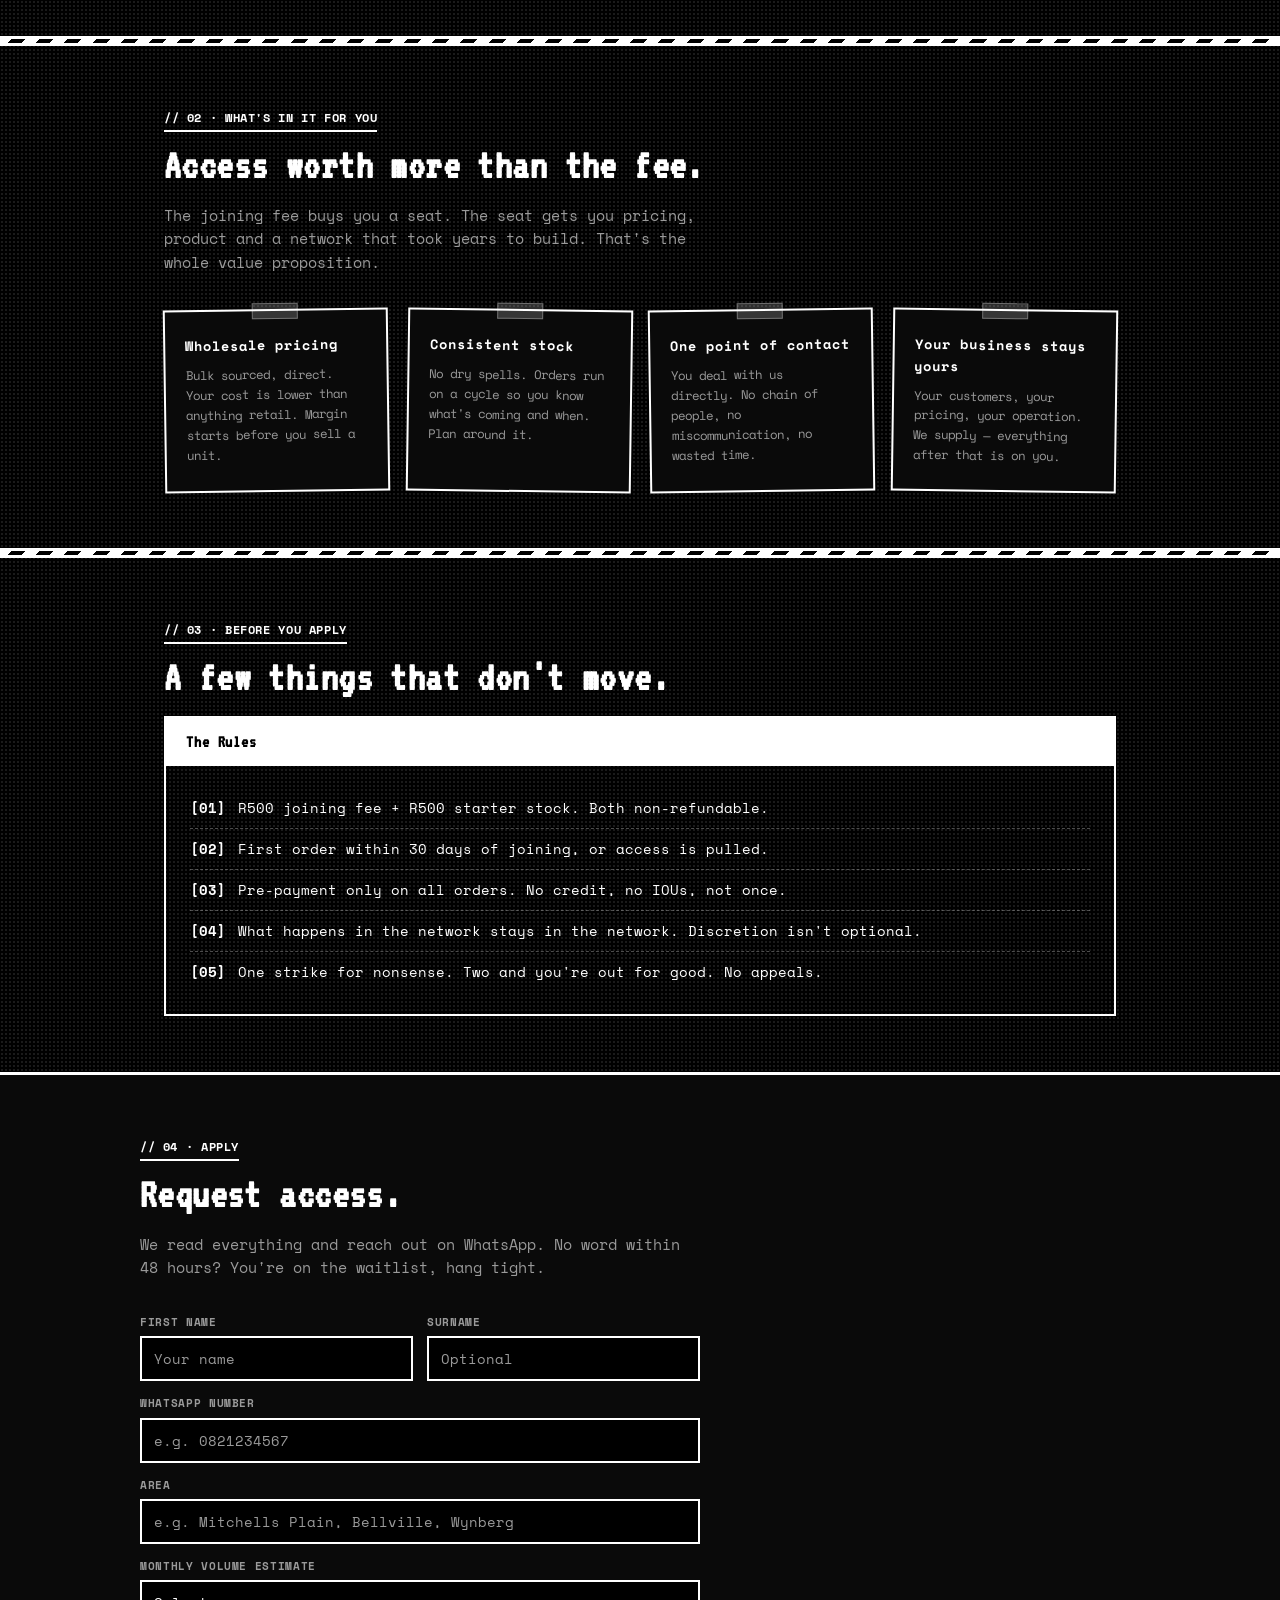
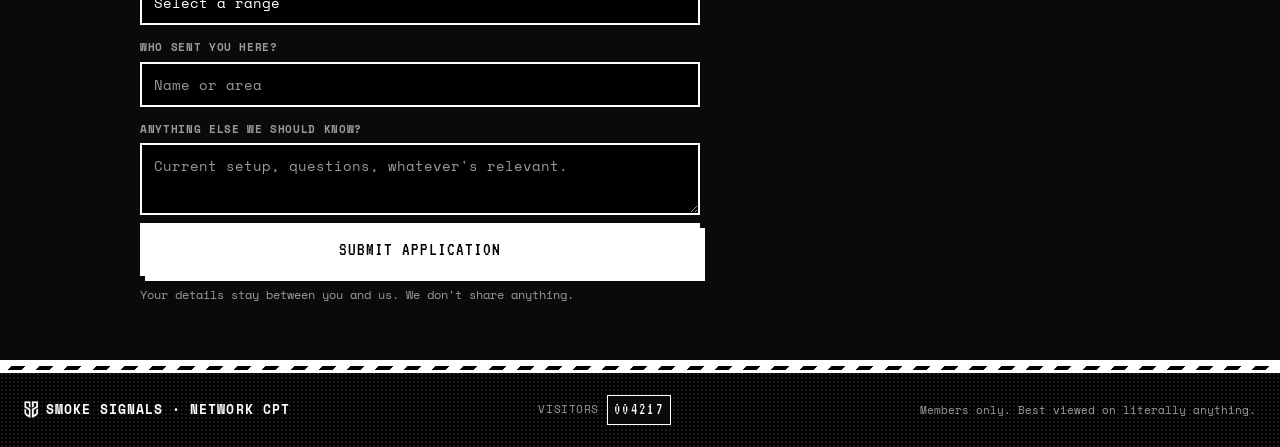
==== commit f8b18ab2: "Clarify joining fee breakdown to avoid R1,500 misread Previous copy said "R1,000 joining fee, R500 c" ====
--- a/network/index.html
+++ b/network/index.html
@@ -339,8 +339,8 @@
 
   <div class="marquee">
     <div class="marquee-track">
-      ★ SMOKE SIGNALS NETWORK ★ CAPE TOWN, MEMBERS ONLY ★ R1,000 TO JOIN ★ FIRST ORDER WITHIN 30 DAYS ★ APPLY BELOW ★
-      ★ SMOKE SIGNALS NETWORK ★ CAPE TOWN, MEMBERS ONLY ★ R1,000 TO JOIN ★ FIRST ORDER WITHIN 30 DAYS ★ APPLY BELOW ★
+      ★ SMOKE SIGNALS NETWORK ★ CAPE TOWN, MEMBERS ONLY ★ R500 JOINING FEE + R500 STARTER STOCK ★ FIRST ORDER WITHIN 30 DAYS ★ APPLY BELOW ★
+      ★ SMOKE SIGNALS NETWORK ★ CAPE TOWN, MEMBERS ONLY ★ R500 JOINING FEE + R500 STARTER STOCK ★ FIRST ORDER WITHIN 30 DAYS ★ APPLY BELOW ★
     </div>
   </div>
 
@@ -361,7 +361,8 @@
       buying network for people who already know the game and just want better access.
     </p>
     <div class="tag-row">
-      <span class="tag-box">R1,000 TO JOIN</span>
+      <span class="tag-box">R500 JOINING FEE</span>
+      <span class="tag-box">R500 STARTER STOCK</span>
       <span class="tag-box">EVERY APP REVIEWED BY US, PERSONALLY</span>
     </div>
     <a href="#apply" class="cta-btn">Request Access &gt;&gt;</a>
@@ -372,7 +373,7 @@
   <!-- Stats -->
   <div class="stats-inner">
     <div class="stat">
-      <div class="stat-val mono-hd">R1,000</div>
+      <div class="stat-val mono-hd">R500</div>
       <div class="stat-desc">Joining fee, once off</div>
     </div>
     <div class="stat">
@@ -390,8 +391,8 @@
     <p class="thread-label">// 01 · THE MODEL</p>
     <h2 class="mono-hd">Simple. No moving parts.</h2>
     <p class="section-body">
-      Pay once to get in. Half of that comes straight back to you as stock you can
-      sell from day one. After that, order on your own terms at prices retail can't touch.
+      R500 gets you in. Another R500 goes straight into stock you can sell from
+      day one. After that, order on your own terms at prices retail can't touch.
     </p>
     <div class="steps">
       <div class="step">
@@ -402,7 +403,7 @@
       <div class="step">
         <p class="step-n mono-hd">[02]</p>
         <p class="step-title">Pay and start</p>
-        <p class="step-copy">R1,000 joining fee. R500 comes straight back as product ready to sell — you're in profit before order one.</p>
+        <p class="step-copy">R500 joining fee, plus R500 straight into starter stock ready to sell — you're in profit before order one.</p>
       </div>
       <div class="step">
         <p class="step-n mono-hd">[03]</p>
@@ -461,7 +462,7 @@
     <div class="rules-wrap">
       <h3 class="mono-hd">The Rules</h3>
       <div class="rules-body">
-        <div class="rule"><span class="rule-box">[01]</span><span>R1,000 joining fee. Non-refundable.</span></div>
+        <div class="rule"><span class="rule-box">[01]</span><span>R500 joining fee + R500 starter stock. Both non-refundable.</span></div>
         <div class="rule"><span class="rule-box">[02]</span><span>First order within 30 days of joining, or access is pulled.</span></div>
         <div class="rule"><span class="rule-box">[03]</span><span>Pre-payment only on all orders. No credit, no IOUs, not once.</span></div>
         <div class="rule"><span class="rule-box">[04]</span><span>What happens in the network stays in the network. Discretion isn't optional.</span></div>
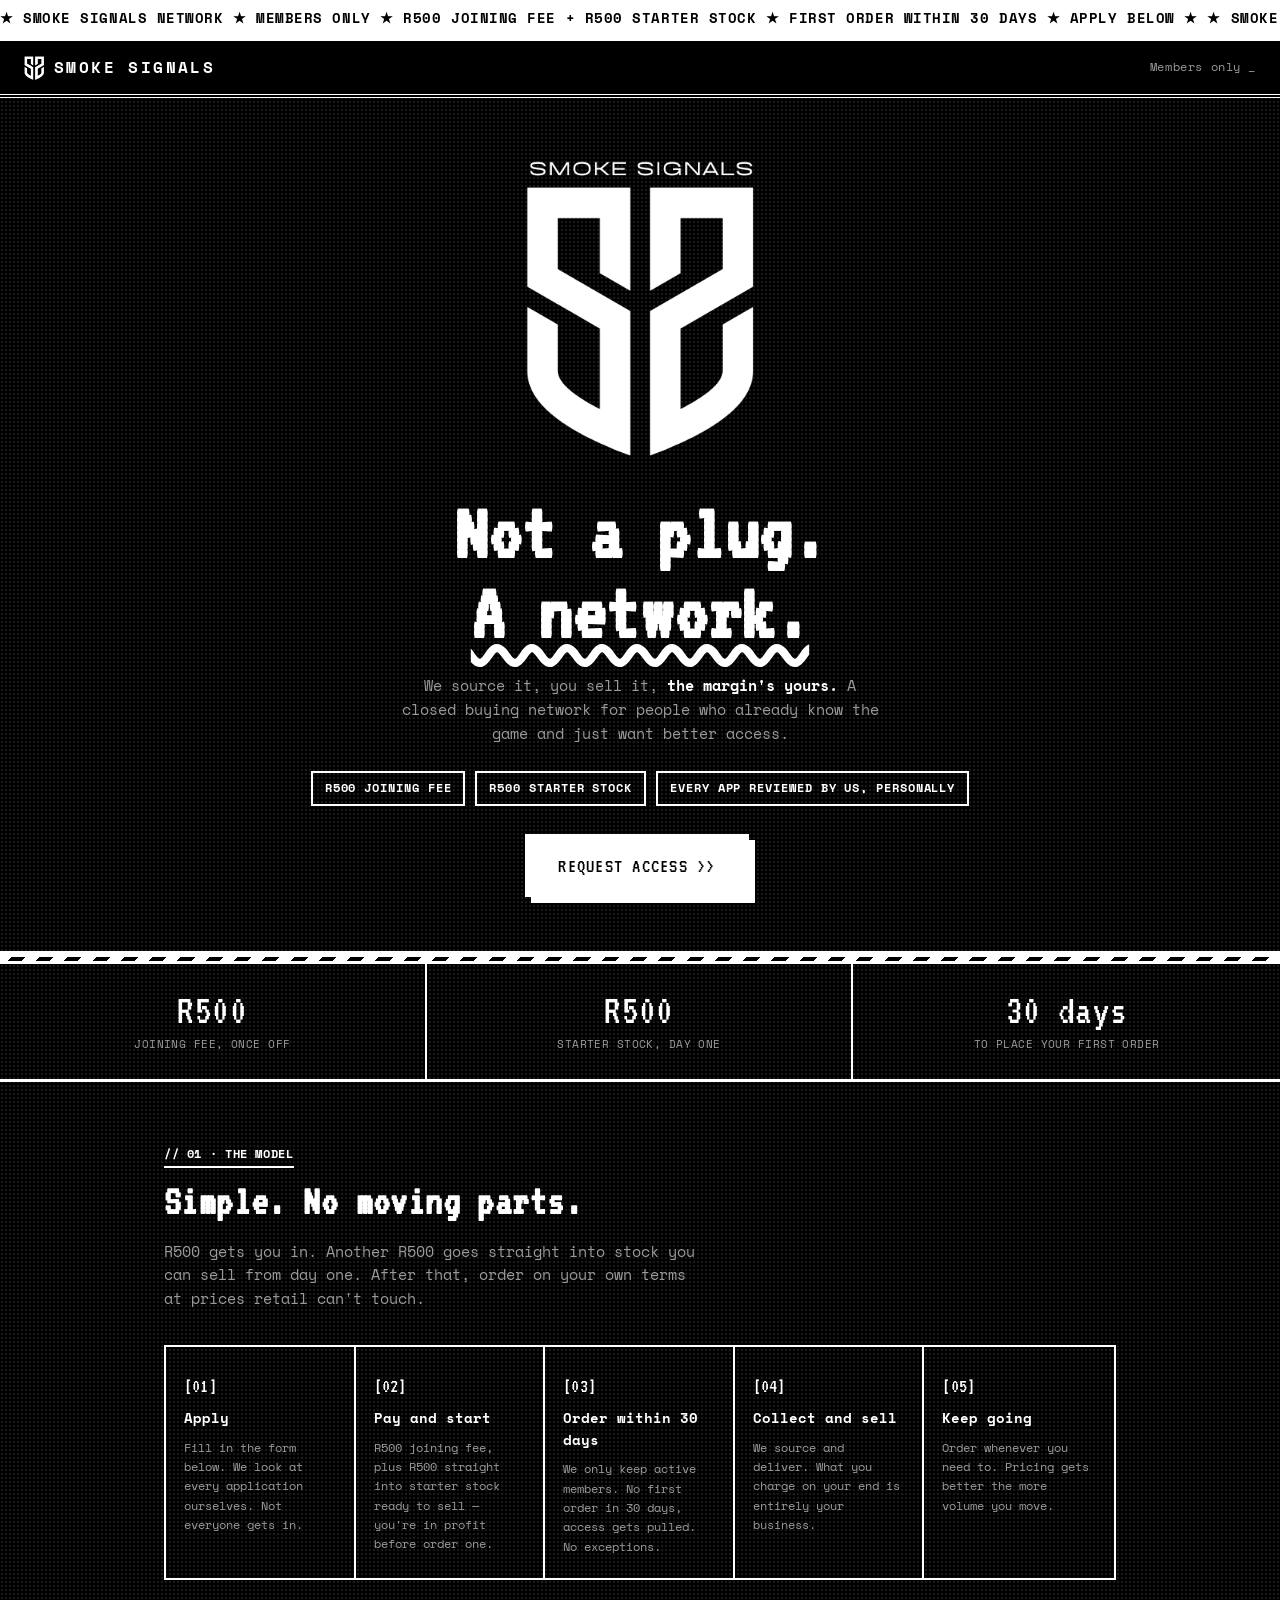
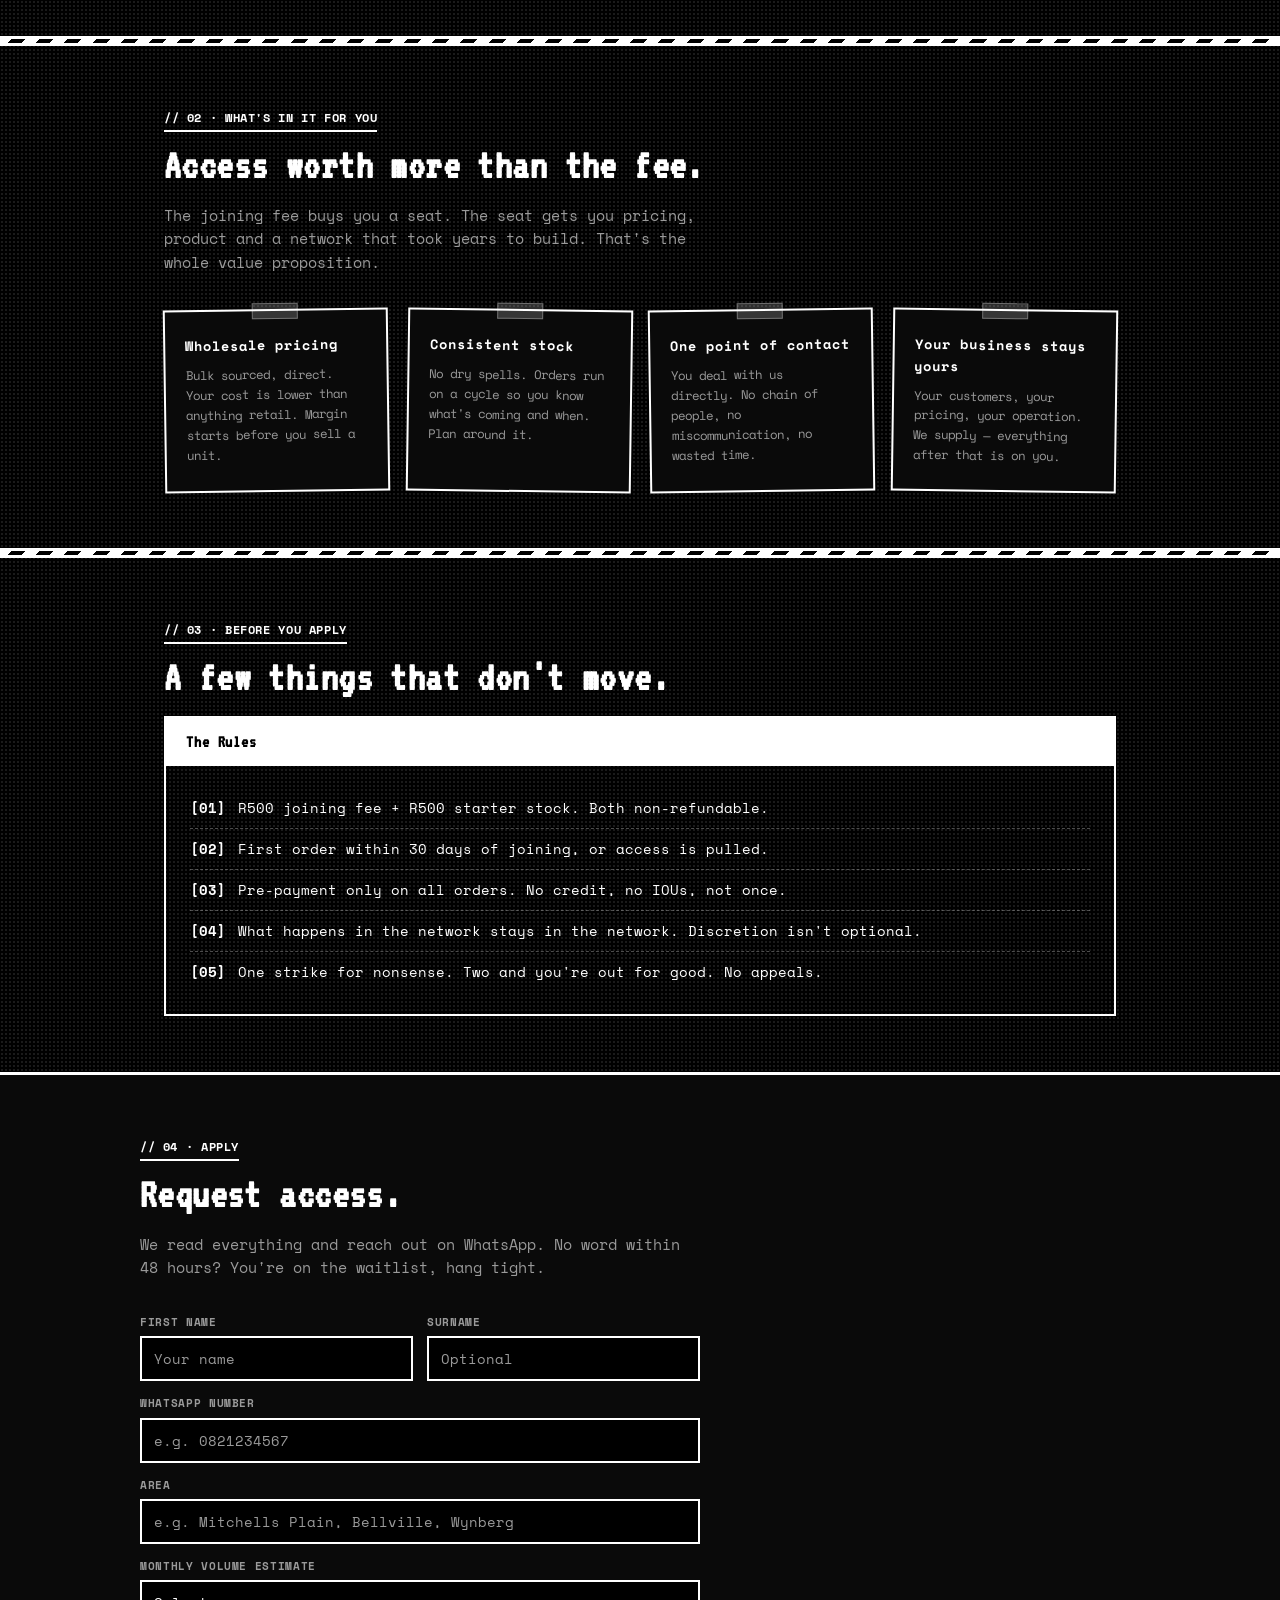
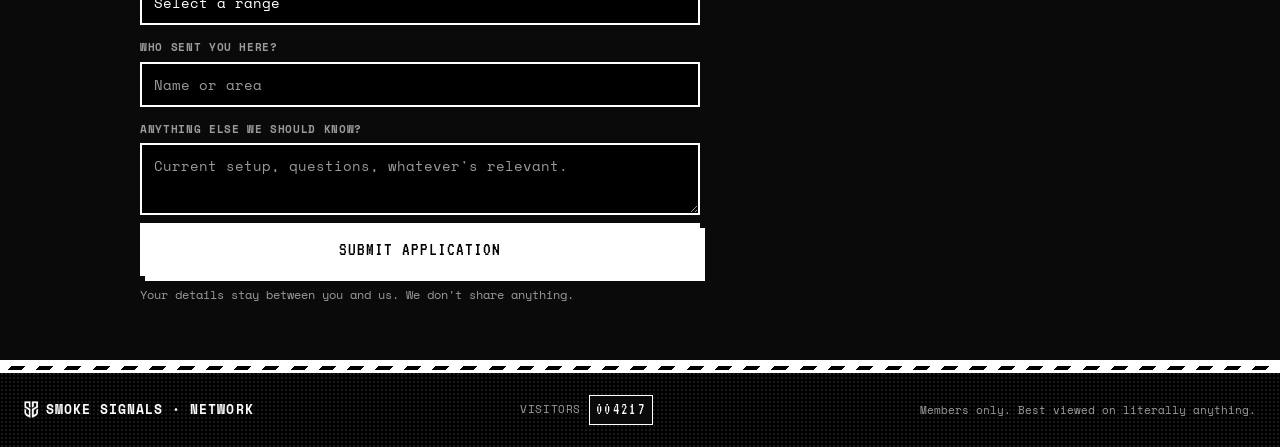
==== commit 273b884d: "Remove Cape Town-only framing from the network landing page The network isn't limited to CPT, so dro" ====
--- a/network/index.html
+++ b/network/index.html
@@ -339,8 +339,8 @@
 
   <div class="marquee">
     <div class="marquee-track">
-      ★ SMOKE SIGNALS NETWORK ★ CAPE TOWN, MEMBERS ONLY ★ R500 JOINING FEE + R500 STARTER STOCK ★ FIRST ORDER WITHIN 30 DAYS ★ APPLY BELOW ★
-      ★ SMOKE SIGNALS NETWORK ★ CAPE TOWN, MEMBERS ONLY ★ R500 JOINING FEE + R500 STARTER STOCK ★ FIRST ORDER WITHIN 30 DAYS ★ APPLY BELOW ★
+      ★ SMOKE SIGNALS NETWORK ★ MEMBERS ONLY ★ R500 JOINING FEE + R500 STARTER STOCK ★ FIRST ORDER WITHIN 30 DAYS ★ APPLY BELOW ★
+      ★ SMOKE SIGNALS NETWORK ★ MEMBERS ONLY ★ R500 JOINING FEE + R500 STARTER STOCK ★ FIRST ORDER WITHIN 30 DAYS ★ APPLY BELOW ★
     </div>
   </div>
 
@@ -349,7 +349,7 @@
       <img class="brand-mark" src="../assets/icon-white.png" width="20" height="24" alt="">
       SMOKE SIGNALS
     </div>
-    <div class="nav-tag">Cape Town <span class="blink">_</span></div>
+    <div class="nav-tag">Members only <span class="blink">_</span></div>
   </nav>
 
   <!-- Hero -->
@@ -545,7 +545,7 @@
   <footer>
     <div class="foot-logo">
       <img class="brand-mark" src="../assets/icon-white.png" width="14" height="17" alt="">
-      SMOKE SIGNALS · NETWORK CPT
+      SMOKE SIGNALS · NETWORK
     </div>
     <div class="hit-counter">VISITORS <span class="digits">004217</span></div>
     <p class="foot-note">Members only. Best viewed on literally anything.</p>
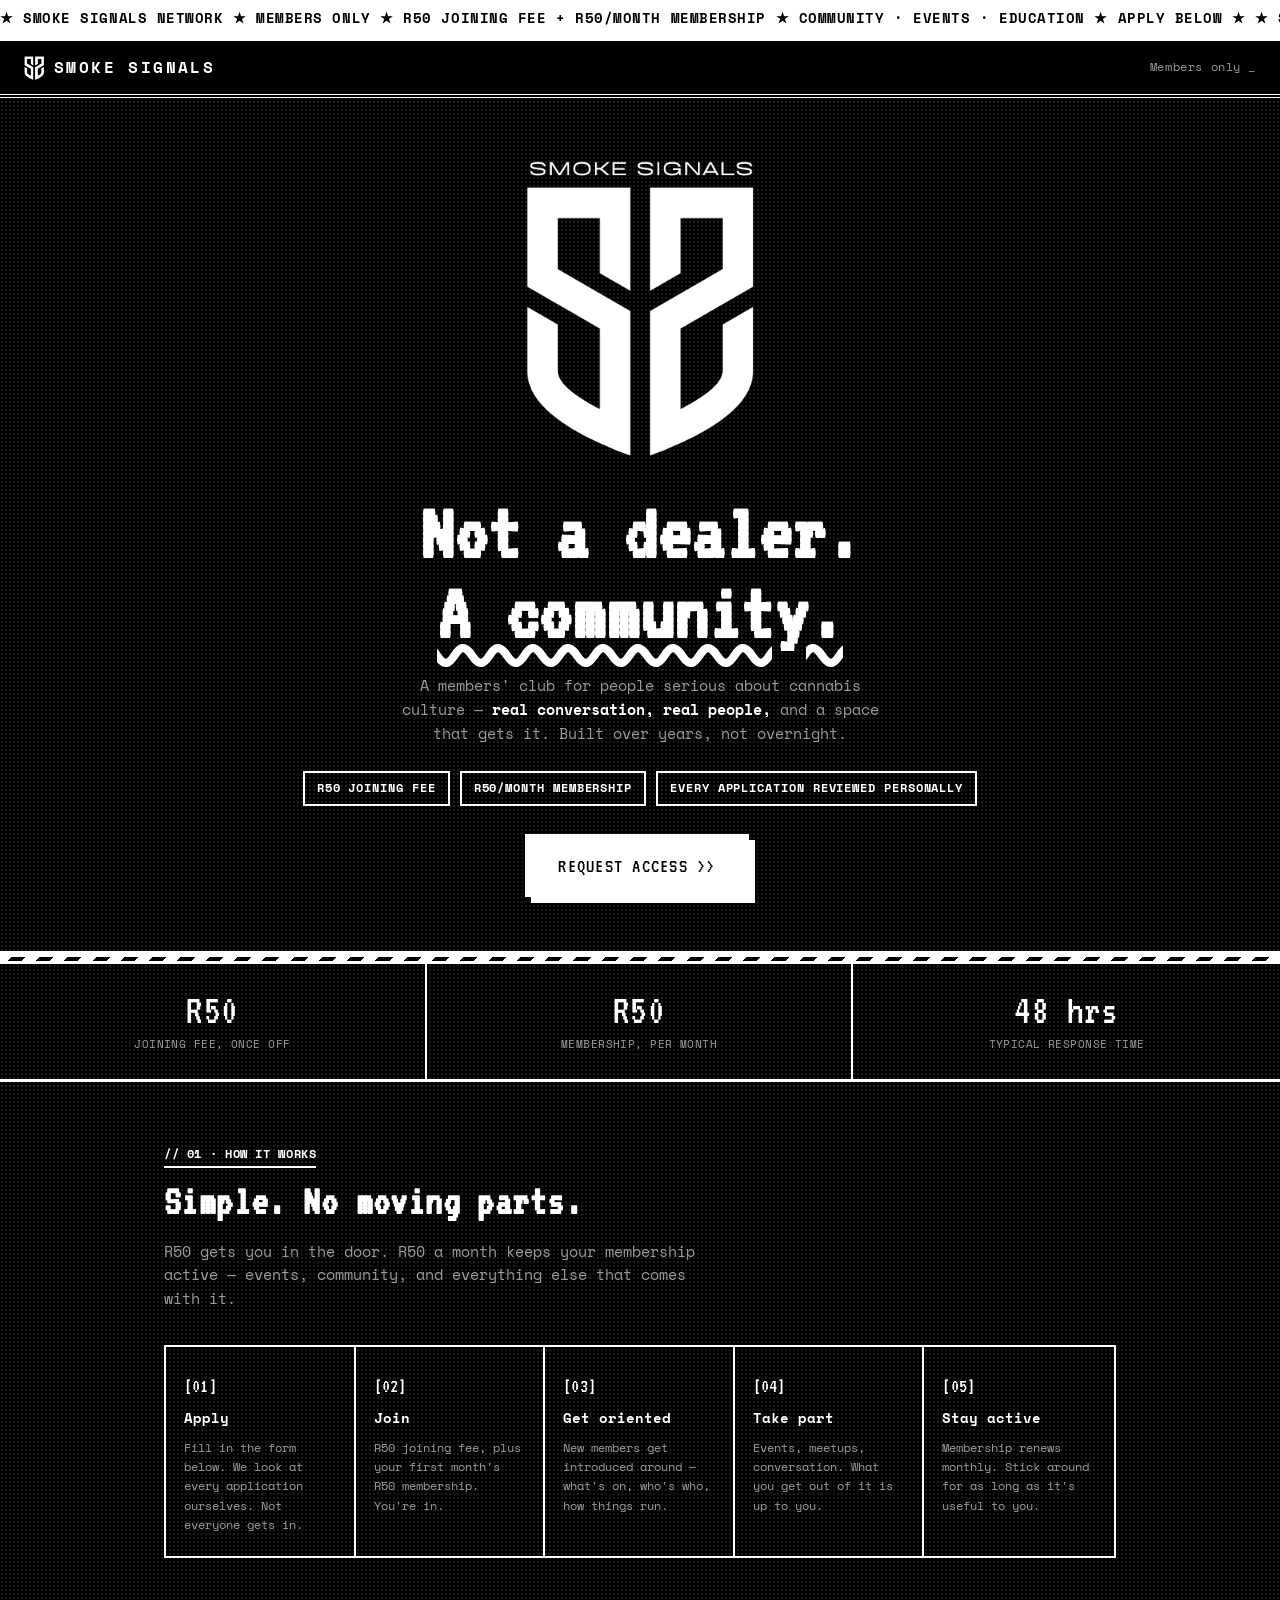
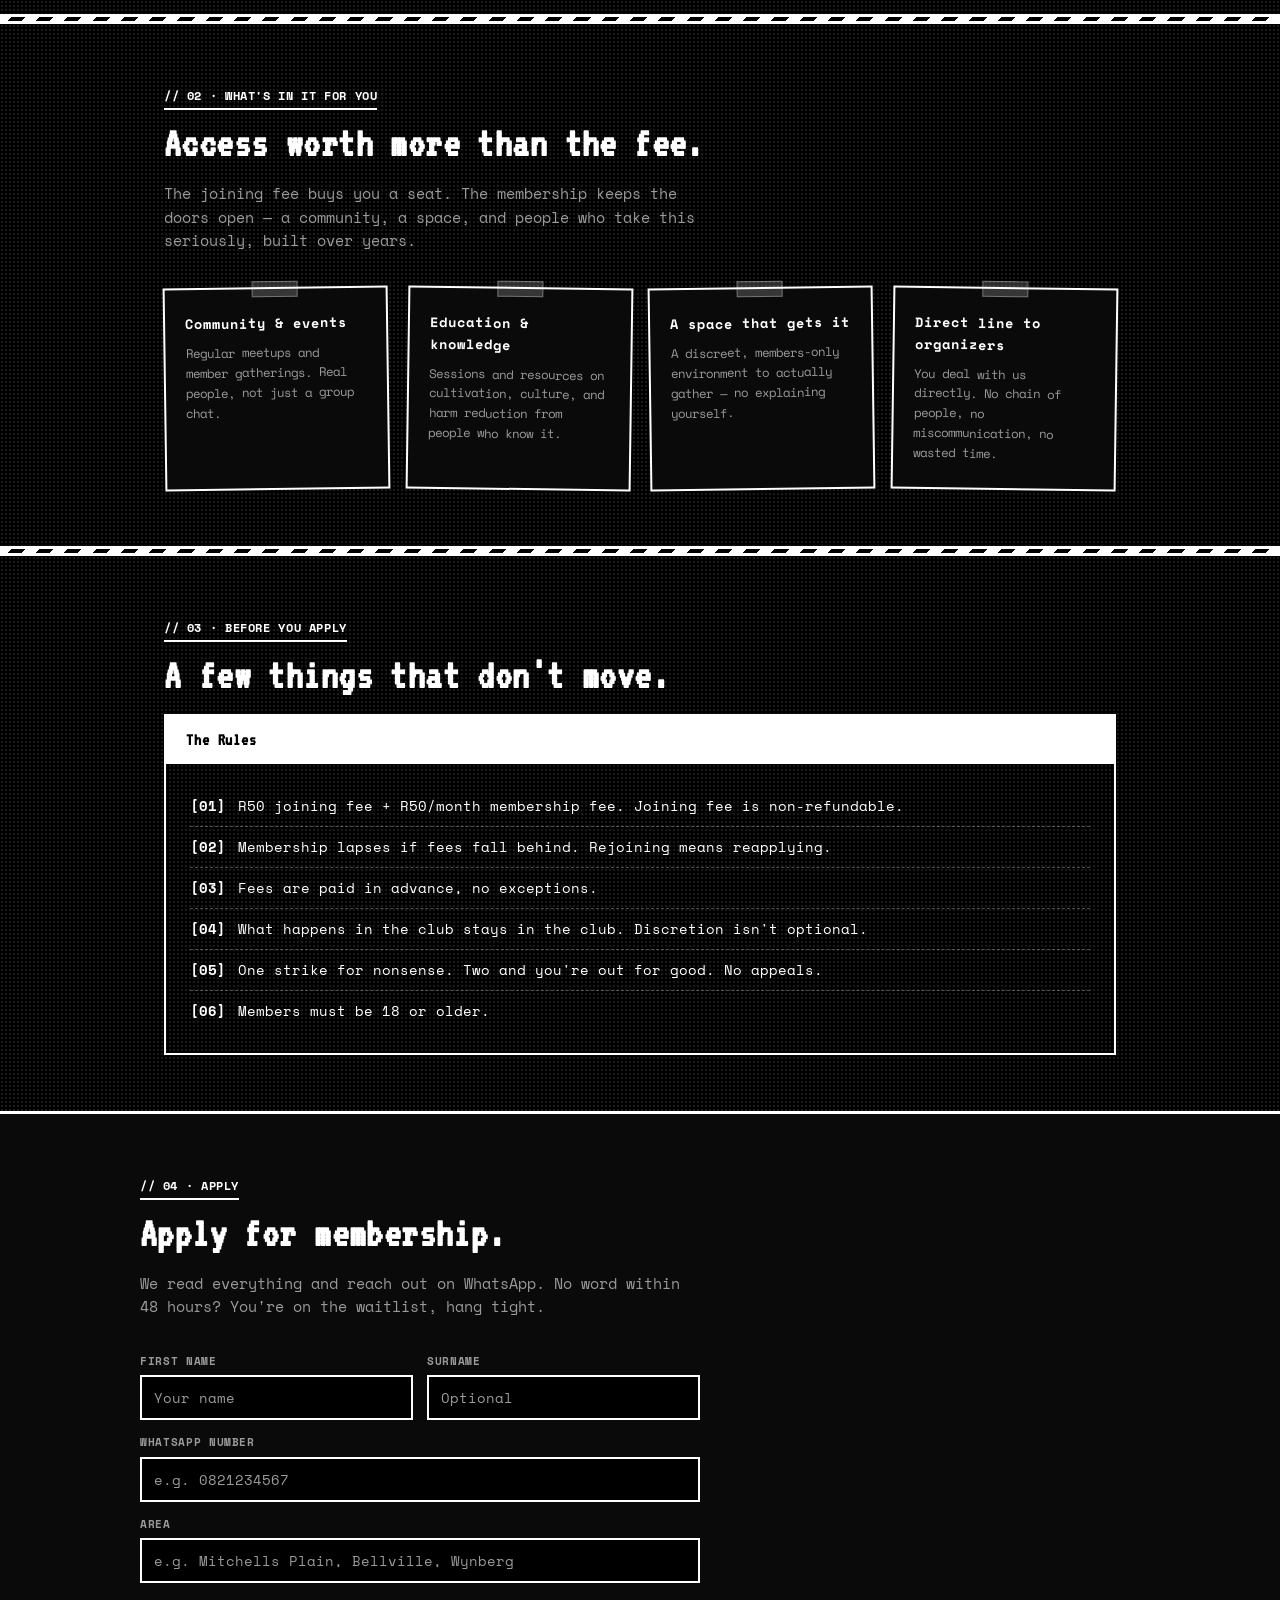
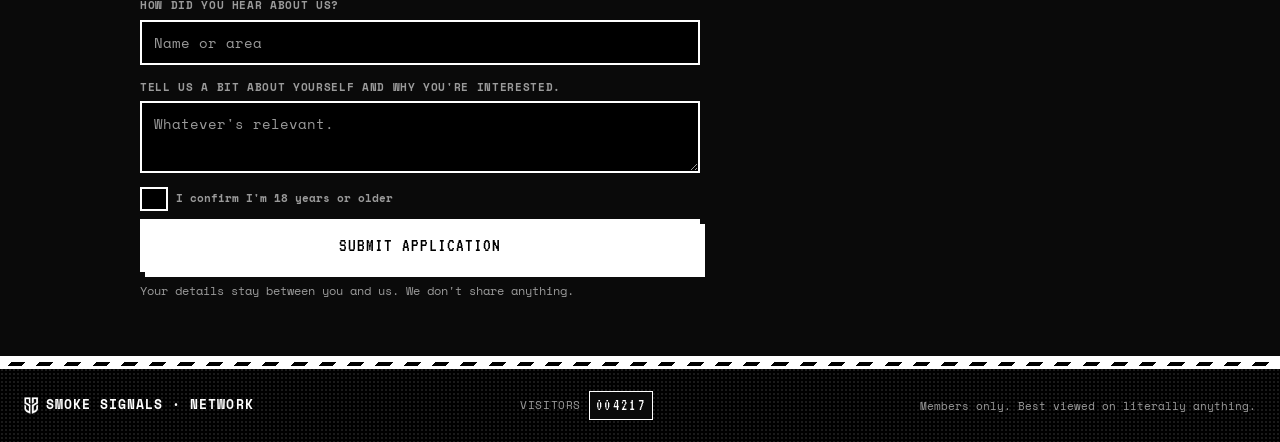
==== commit 4faf3683: "Rework network page from reseller pitch to membership club Replace R500 joining fee + resale/stock m" ====
--- a/network/index.html
+++ b/network/index.html
@@ -339,8 +339,8 @@
 
   <div class="marquee">
     <div class="marquee-track">
-      ★ SMOKE SIGNALS NETWORK ★ MEMBERS ONLY ★ R500 JOINING FEE + R500 STARTER STOCK ★ FIRST ORDER WITHIN 30 DAYS ★ APPLY BELOW ★
-      ★ SMOKE SIGNALS NETWORK ★ MEMBERS ONLY ★ R500 JOINING FEE + R500 STARTER STOCK ★ FIRST ORDER WITHIN 30 DAYS ★ APPLY BELOW ★
+      ★ SMOKE SIGNALS NETWORK ★ MEMBERS ONLY ★ R50 JOINING FEE + R50/MONTH MEMBERSHIP ★ COMMUNITY · EVENTS · EDUCATION ★ APPLY BELOW ★
+      ★ SMOKE SIGNALS NETWORK ★ MEMBERS ONLY ★ R50 JOINING FEE + R50/MONTH MEMBERSHIP ★ COMMUNITY · EVENTS · EDUCATION ★ APPLY BELOW ★
     </div>
   </div>
 
@@ -355,15 +355,15 @@
   <!-- Hero -->
   <div class="hero">
     <img class="hero-mark" src="../assets/logo-full-transparent.png" alt="Smoke Signals">
-    <h1 class="mono-hd">Not a plug.<br><em>A network.</em></h1>
+    <h1 class="mono-hd">Not a dealer.<br><em>A community.</em></h1>
     <p class="hero-body">
-      We source it, you sell it, <strong>the margin's yours.</strong> A closed
-      buying network for people who already know the game and just want better access.
+      A members' club for people serious about cannabis culture — <strong>real conversation, real people,</strong>
+      and a space that gets it. Built over years, not overnight.
     </p>
     <div class="tag-row">
-      <span class="tag-box">R500 JOINING FEE</span>
-      <span class="tag-box">R500 STARTER STOCK</span>
-      <span class="tag-box">EVERY APP REVIEWED BY US, PERSONALLY</span>
+      <span class="tag-box">R50 JOINING FEE</span>
+      <span class="tag-box">R50/MONTH MEMBERSHIP</span>
+      <span class="tag-box">EVERY APPLICATION REVIEWED PERSONALLY</span>
     </div>
     <a href="#apply" class="cta-btn">Request Access &gt;&gt;</a>
   </div>
@@ -373,26 +373,26 @@
   <!-- Stats -->
   <div class="stats-inner">
     <div class="stat">
-      <div class="stat-val mono-hd">R500</div>
+      <div class="stat-val mono-hd">R50</div>
       <div class="stat-desc">Joining fee, once off</div>
     </div>
     <div class="stat">
-      <div class="stat-val mono-hd">R500</div>
-      <div class="stat-desc">Starter stock, day one</div>
+      <div class="stat-val mono-hd">R50</div>
+      <div class="stat-desc">Membership, per month</div>
     </div>
     <div class="stat">
-      <div class="stat-val mono-hd">30 days</div>
-      <div class="stat-desc">To place your first order</div>
+      <div class="stat-val mono-hd">48 hrs</div>
+      <div class="stat-desc">Typical response time</div>
     </div>
   </div>
 
   <!-- How it works -->
   <section>
-    <p class="thread-label">// 01 · THE MODEL</p>
+    <p class="thread-label">// 01 · HOW IT WORKS</p>
     <h2 class="mono-hd">Simple. No moving parts.</h2>
     <p class="section-body">
-      R500 gets you in. Another R500 goes straight into stock you can sell from
-      day one. After that, order on your own terms at prices retail can't touch.
+      R50 gets you in the door. R50 a month keeps your membership active —
+      events, community, and everything else that comes with it.
     </p>
     <div class="steps">
       <div class="step">
@@ -402,23 +402,23 @@
       </div>
       <div class="step">
         <p class="step-n mono-hd">[02]</p>
-        <p class="step-title">Pay and start</p>
-        <p class="step-copy">R500 joining fee, plus R500 straight into starter stock ready to sell — you're in profit before order one.</p>
+        <p class="step-title">Join</p>
+        <p class="step-copy">R50 joining fee, plus your first month's R50 membership. You're in.</p>
       </div>
       <div class="step">
         <p class="step-n mono-hd">[03]</p>
-        <p class="step-title">Order within 30 days</p>
-        <p class="step-copy">We only keep active members. No first order in 30 days, access gets pulled. No exceptions.</p>
+        <p class="step-title">Get oriented</p>
+        <p class="step-copy">New members get introduced around — what's on, who's who, how things run.</p>
       </div>
       <div class="step">
         <p class="step-n mono-hd">[04]</p>
-        <p class="step-title">Collect and sell</p>
-        <p class="step-copy">We source and deliver. What you charge on your end is entirely your business.</p>
+        <p class="step-title">Take part</p>
+        <p class="step-copy">Events, meetups, conversation. What you get out of it is up to you.</p>
       </div>
       <div class="step">
         <p class="step-n mono-hd">[05]</p>
-        <p class="step-title">Keep going</p>
-        <p class="step-copy">Order whenever you need to. Pricing gets better the more volume you move.</p>
+        <p class="step-title">Stay active</p>
+        <p class="step-copy">Membership renews monthly. Stick around for as long as it's useful to you.</p>
       </div>
     </div>
   </section>
@@ -430,25 +430,25 @@
     <p class="thread-label">// 02 · WHAT'S IN IT FOR YOU</p>
     <h2 class="mono-hd">Access worth more than the fee.</h2>
     <p class="section-body">
-      The joining fee buys you a seat. The seat gets you pricing, product and a
-      network that took years to build. That's the whole value proposition.
+      The joining fee buys you a seat. The membership keeps the doors open —
+      a community, a space, and people who take this seriously, built over years.
     </p>
     <div class="perks">
       <div class="perk">
-        <p class="perk-title">Wholesale pricing</p>
-        <p class="perk-copy">Bulk sourced, direct. Your cost is lower than anything retail. Margin starts before you sell a unit.</p>
+        <p class="perk-title">Community & events</p>
+        <p class="perk-copy">Regular meetups and member gatherings. Real people, not just a group chat.</p>
       </div>
       <div class="perk">
-        <p class="perk-title">Consistent stock</p>
-        <p class="perk-copy">No dry spells. Orders run on a cycle so you know what's coming and when. Plan around it.</p>
+        <p class="perk-title">Education & knowledge</p>
+        <p class="perk-copy">Sessions and resources on cultivation, culture, and harm reduction from people who know it.</p>
       </div>
       <div class="perk">
-        <p class="perk-title">One point of contact</p>
+        <p class="perk-title">A space that gets it</p>
+        <p class="perk-copy">A discreet, members-only environment to actually gather — no explaining yourself.</p>
+      </div>
+      <div class="perk">
+        <p class="perk-title">Direct line to organizers</p>
         <p class="perk-copy">You deal with us directly. No chain of people, no miscommunication, no wasted time.</p>
-      </div>
-      <div class="perk">
-        <p class="perk-title">Your business stays yours</p>
-        <p class="perk-copy">Your customers, your pricing, your operation. We supply — everything after that is on you.</p>
       </div>
     </div>
   </section>
@@ -462,11 +462,12 @@
     <div class="rules-wrap">
       <h3 class="mono-hd">The Rules</h3>
       <div class="rules-body">
-        <div class="rule"><span class="rule-box">[01]</span><span>R500 joining fee + R500 starter stock. Both non-refundable.</span></div>
-        <div class="rule"><span class="rule-box">[02]</span><span>First order within 30 days of joining, or access is pulled.</span></div>
-        <div class="rule"><span class="rule-box">[03]</span><span>Pre-payment only on all orders. No credit, no IOUs, not once.</span></div>
-        <div class="rule"><span class="rule-box">[04]</span><span>What happens in the network stays in the network. Discretion isn't optional.</span></div>
+        <div class="rule"><span class="rule-box">[01]</span><span>R50 joining fee + R50/month membership fee. Joining fee is non-refundable.</span></div>
+        <div class="rule"><span class="rule-box">[02]</span><span>Membership lapses if fees fall behind. Rejoining means reapplying.</span></div>
+        <div class="rule"><span class="rule-box">[03]</span><span>Fees are paid in advance, no exceptions.</span></div>
+        <div class="rule"><span class="rule-box">[04]</span><span>What happens in the club stays in the club. Discretion isn't optional.</span></div>
         <div class="rule"><span class="rule-box">[05]</span><span>One strike for nonsense. Two and you're out for good. No appeals.</span></div>
+        <div class="rule"><span class="rule-box">[06]</span><span>Members must be 18 or older.</span></div>
       </div>
     </div>
   </section>
@@ -475,7 +476,7 @@
   <div id="apply">
     <div class="inner">
       <p class="thread-label">// 04 · APPLY</p>
-      <h2 class="mono-hd">Request access.</h2>
+      <h2 class="mono-hd">Apply for membership.</h2>
       <p class="section-body">
         We read everything and reach out on WhatsApp. No word within 48 hours?
         You're on the waitlist, hang tight.
@@ -501,23 +502,18 @@
                 <input type="text" id="f-area" placeholder="e.g. Mitchells Plain, Bellville, Wynberg" required>
               </div>
               <div class="fg full">
-                <label>Monthly volume estimate</label>
-                <select id="f-volume" required>
-                  <option value="">Select a range</option>
-                  <option value="under-50">Under 50 units per month</option>
-                  <option value="50-150">50 to 150 units per month</option>
-                  <option value="150-300">150 to 300 units per month</option>
-                  <option value="300-plus">300 or more units per month</option>
-                  <option value="grams">I move by weight, not units</option>
-                </select>
-              </div>
-              <div class="fg full">
-                <label>Who sent you here?</label>
+                <label>How did you hear about us?</label>
                 <input type="text" id="f-source" placeholder="Name or area">
               </div>
               <div class="fg full">
-                <label>Anything else we should know?</label>
-                <textarea id="f-notes" placeholder="Current setup, questions, whatever's relevant."></textarea>
+                <label>Tell us a bit about yourself and why you're interested.</label>
+                <textarea id="f-notes" placeholder="Whatever's relevant."></textarea>
+              </div>
+              <div class="fg full">
+                <label style="display:flex; align-items:center; gap:8px; text-transform:none; letter-spacing:normal;">
+                  <input type="checkbox" id="f-age" style="width:auto;" required>
+                  I confirm I'm 18 years or older
+                </label>
               </div>
             </div>
             <!-- Honeypot: hidden from real users, bots will fill it -->
@@ -615,16 +611,16 @@
       const lname    = sanitize(document.getElementById('f-lname').value, 60);
       const whatsapp = document.getElementById('f-whatsapp').value.trim();
       const area     = sanitize(document.getElementById('f-area').value, 100);
-      const volume   = document.getElementById('f-volume').value;
       const source   = sanitize(document.getElementById('f-source').value, 100);
       const notes    = sanitize(document.getElementById('f-notes').value, 500);
+      const age      = document.getElementById('f-age').checked;
 
       // Validate
       let valid = true;
       if (!fname) { showError('f-fname', 'First name is required.'); valid = false; }
       if (!whatsapp || !validateWhatsApp(whatsapp)) { showError('f-whatsapp', 'Enter a valid SA number, e.g. 0821234567.'); valid = false; }
       if (!area) { showError('f-area', 'Area is required.'); valid = false; }
-      if (!volume) { showError('f-volume', 'Select a volume range.'); valid = false; }
+      if (!age) { showError('f-age', 'You must confirm you are 18 or older.'); valid = false; }
       if (!valid) return;
 
       const btn = document.getElementById('submit-btn');
@@ -635,7 +631,8 @@
         submittedAt: new Date().toISOString(),
         fname, lname,
         whatsapp: normalizeWhatsApp(whatsapp),
-        area, volume, source, notes,
+        area, source, notes,
+        age: age ? 'yes' : 'no',
         pot: '',
       });
 
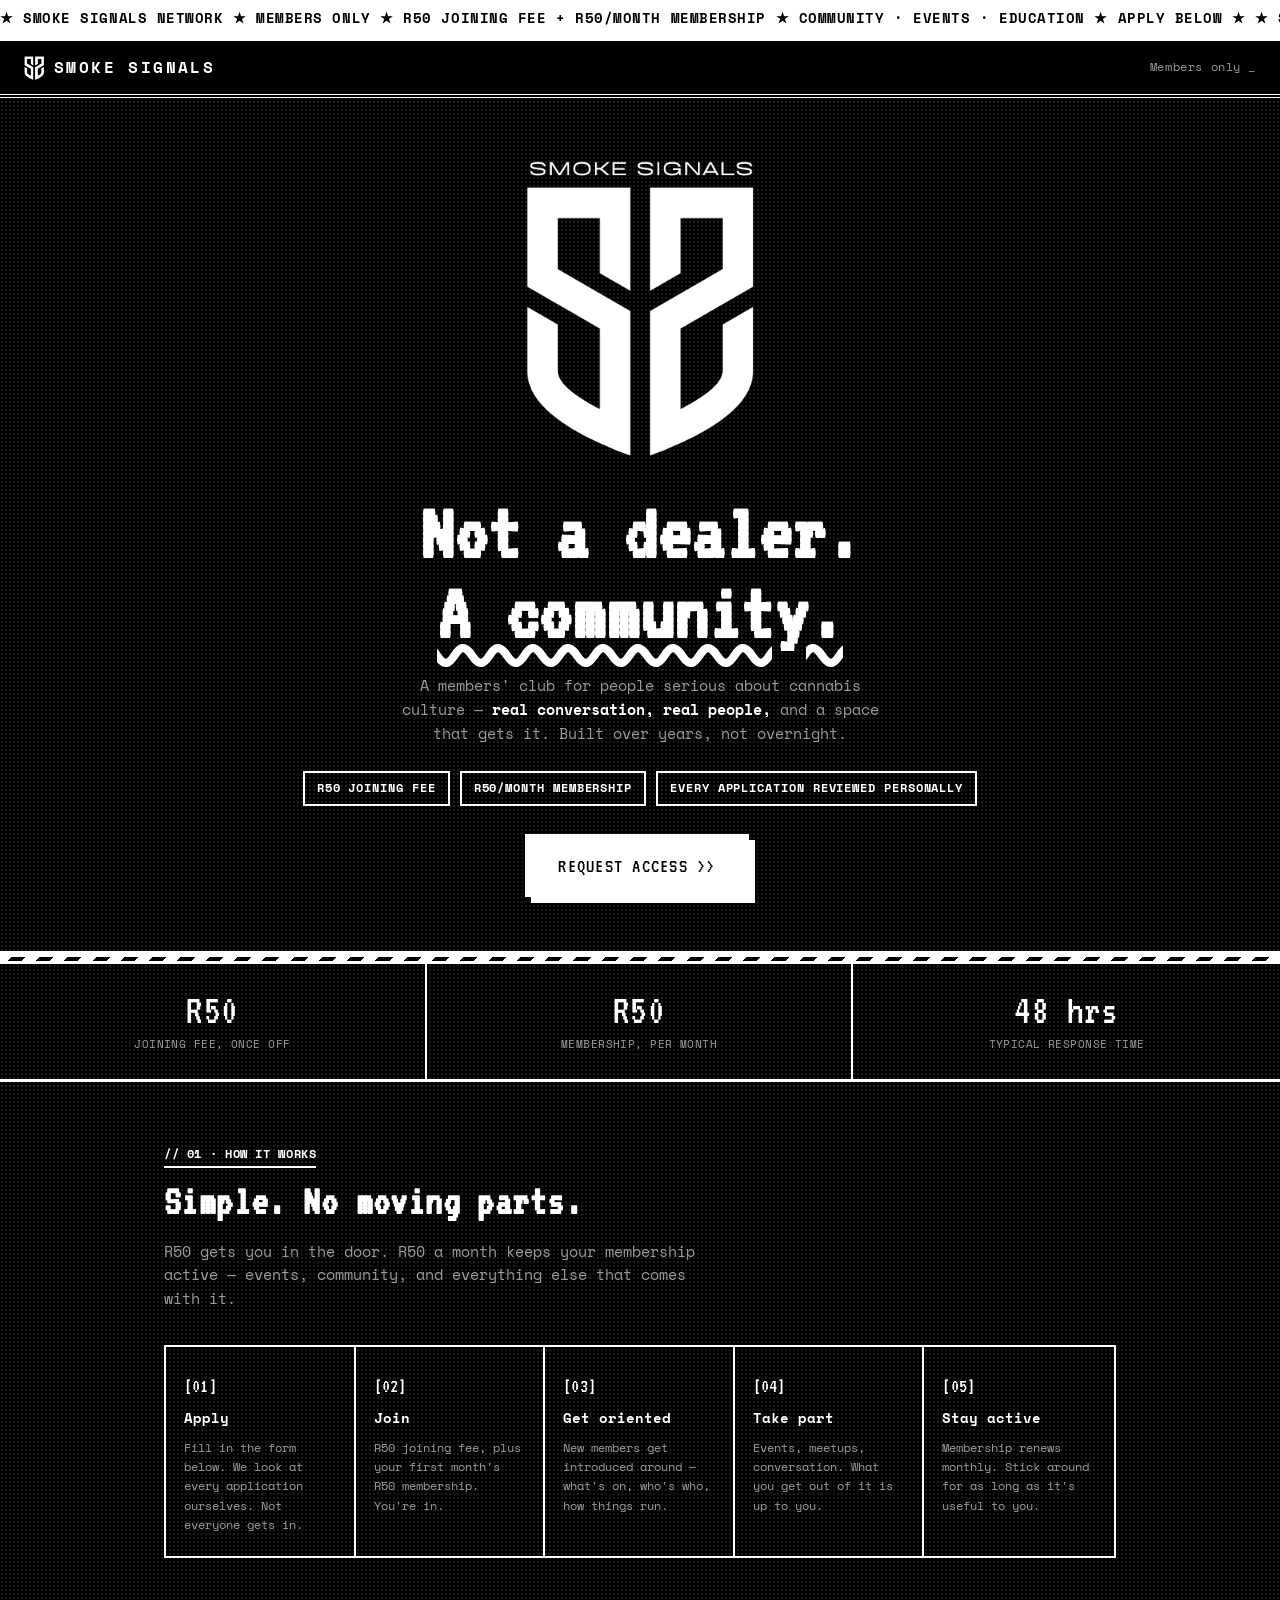
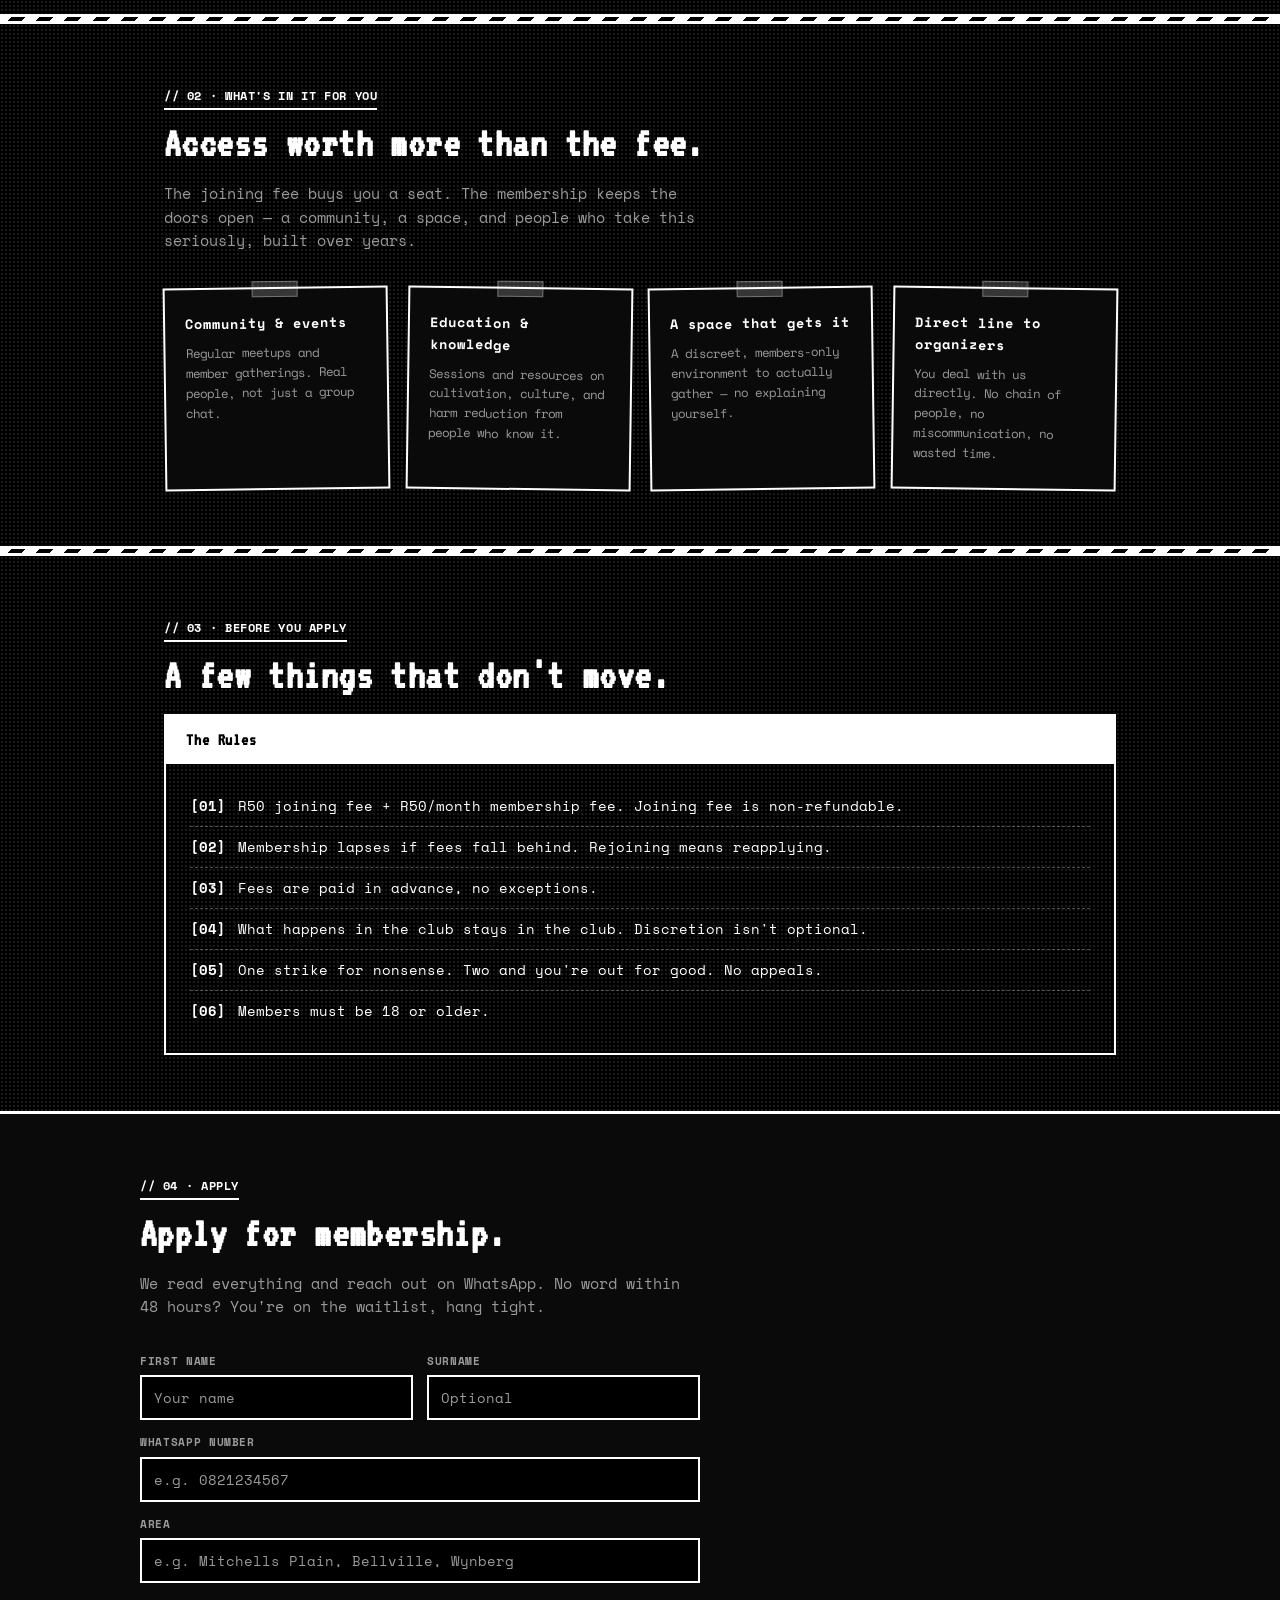
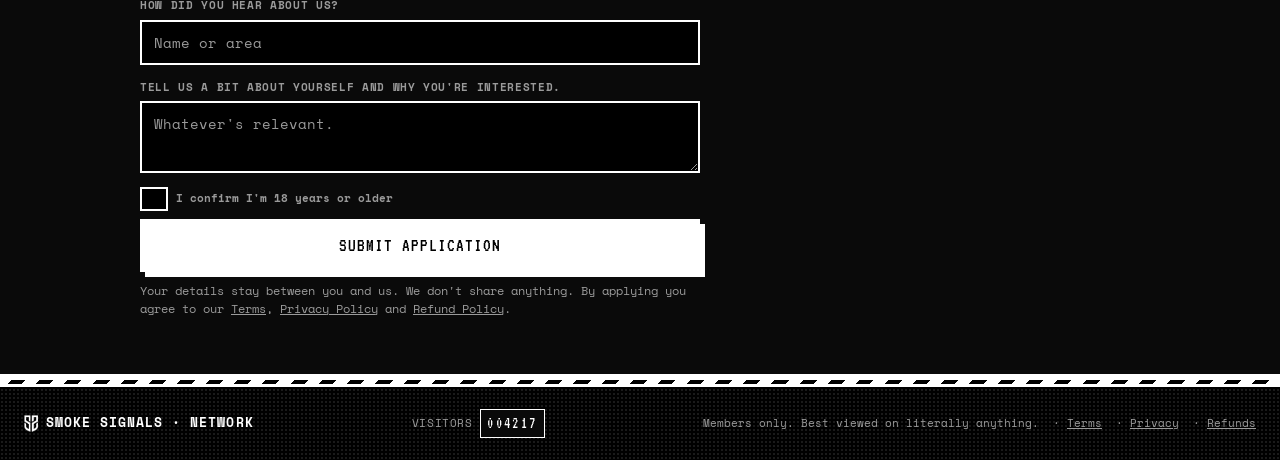
==== commit b76ee889: "Add membership legal pages and member-tracking backend Add Terms, Privacy (POPIA-aligned), and Refun" ====
--- a/network/index.html
+++ b/network/index.html
@@ -523,6 +523,9 @@
             <button type="submit" class="submit-btn" id="submit-btn">Submit application</button>
             <p class="form-note">
               Your details stay between you and us. We don't share anything.
+              By applying you agree to our <a href="terms/" style="color:inherit;">Terms</a>,
+              <a href="privacy/" style="color:inherit;">Privacy Policy</a> and
+              <a href="refunds/" style="color:inherit;">Refund Policy</a>.
             </p>
           </form>
         </div>
@@ -544,7 +547,12 @@
       SMOKE SIGNALS · NETWORK
     </div>
     <div class="hit-counter">VISITORS <span class="digits">004217</span></div>
-    <p class="foot-note">Members only. Best viewed on literally anything.</p>
+    <p class="foot-note">
+      Members only. Best viewed on literally anything.
+      &nbsp;·&nbsp;<a href="terms/" style="color:inherit;">Terms</a>
+      &nbsp;·&nbsp;<a href="privacy/" style="color:inherit;">Privacy</a>
+      &nbsp;·&nbsp;<a href="refunds/" style="color:inherit;">Refunds</a>
+    </p>
   </footer>
 
   <script>
